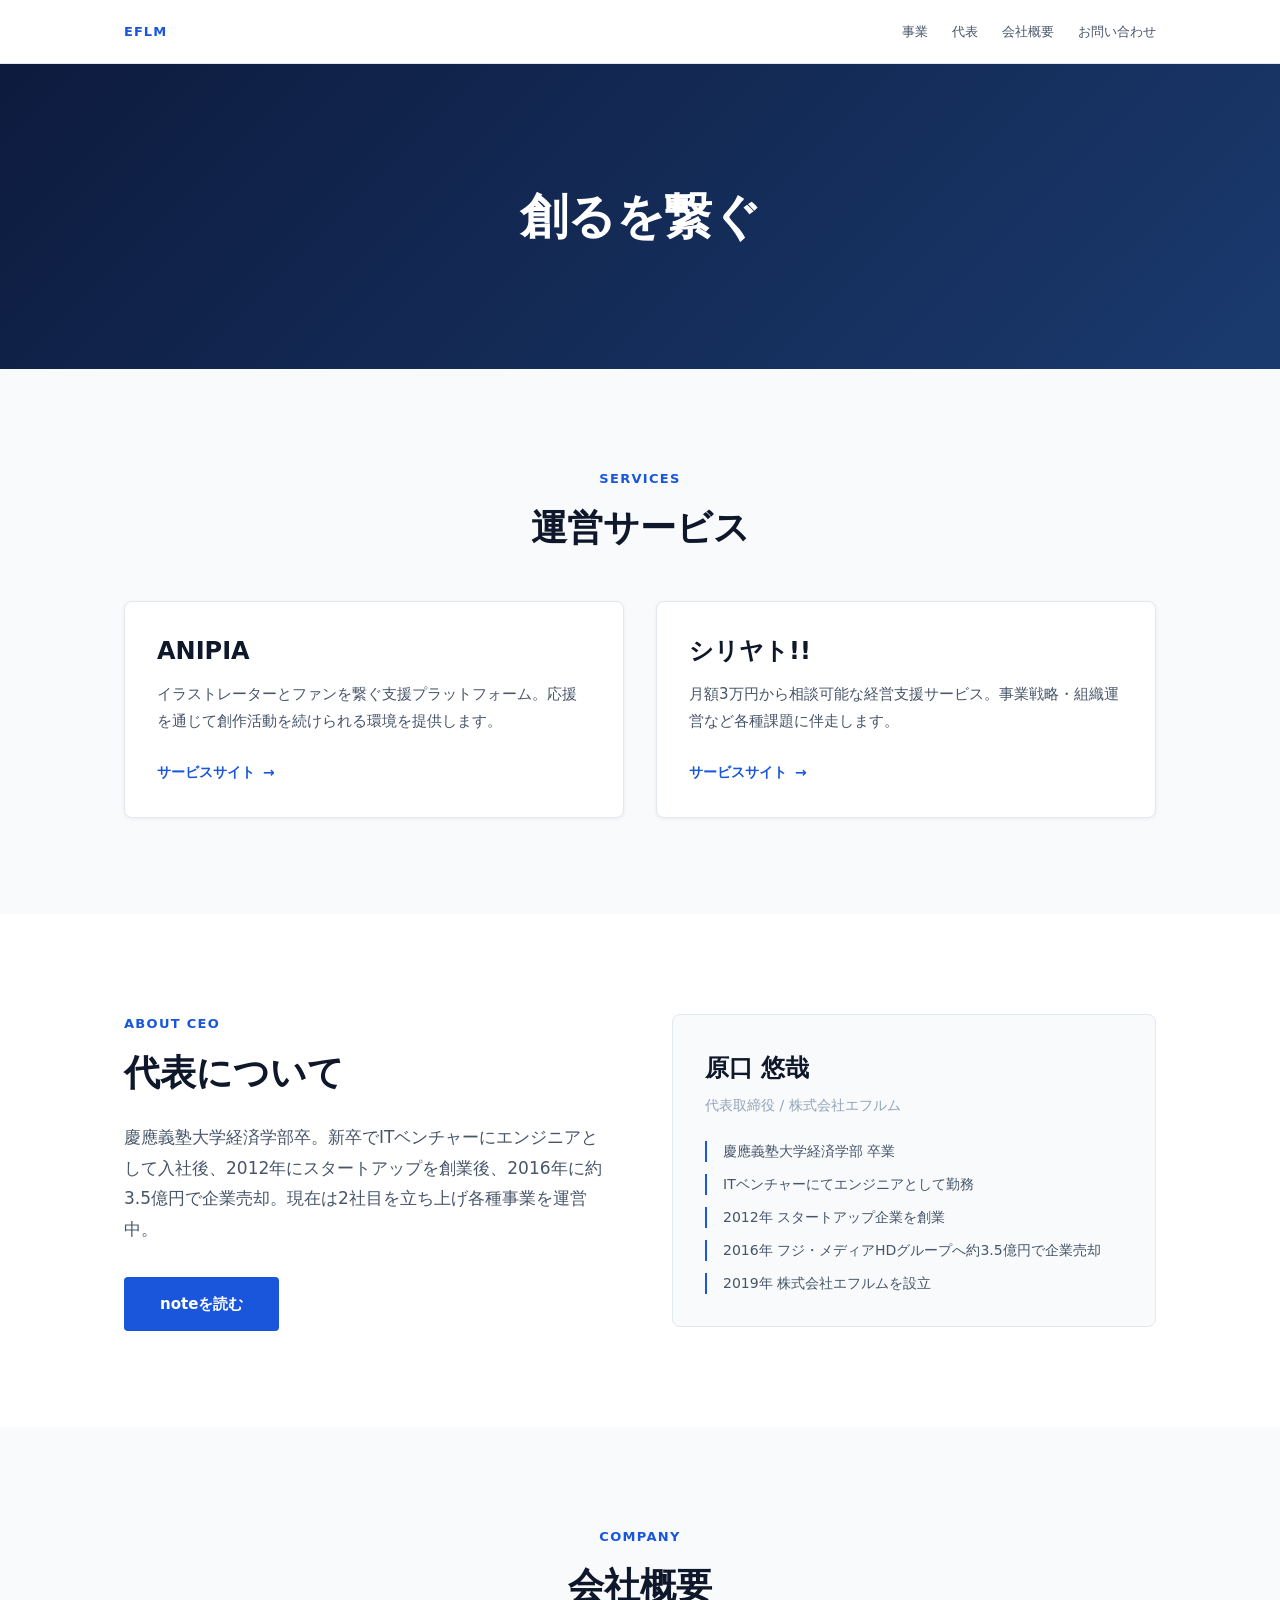
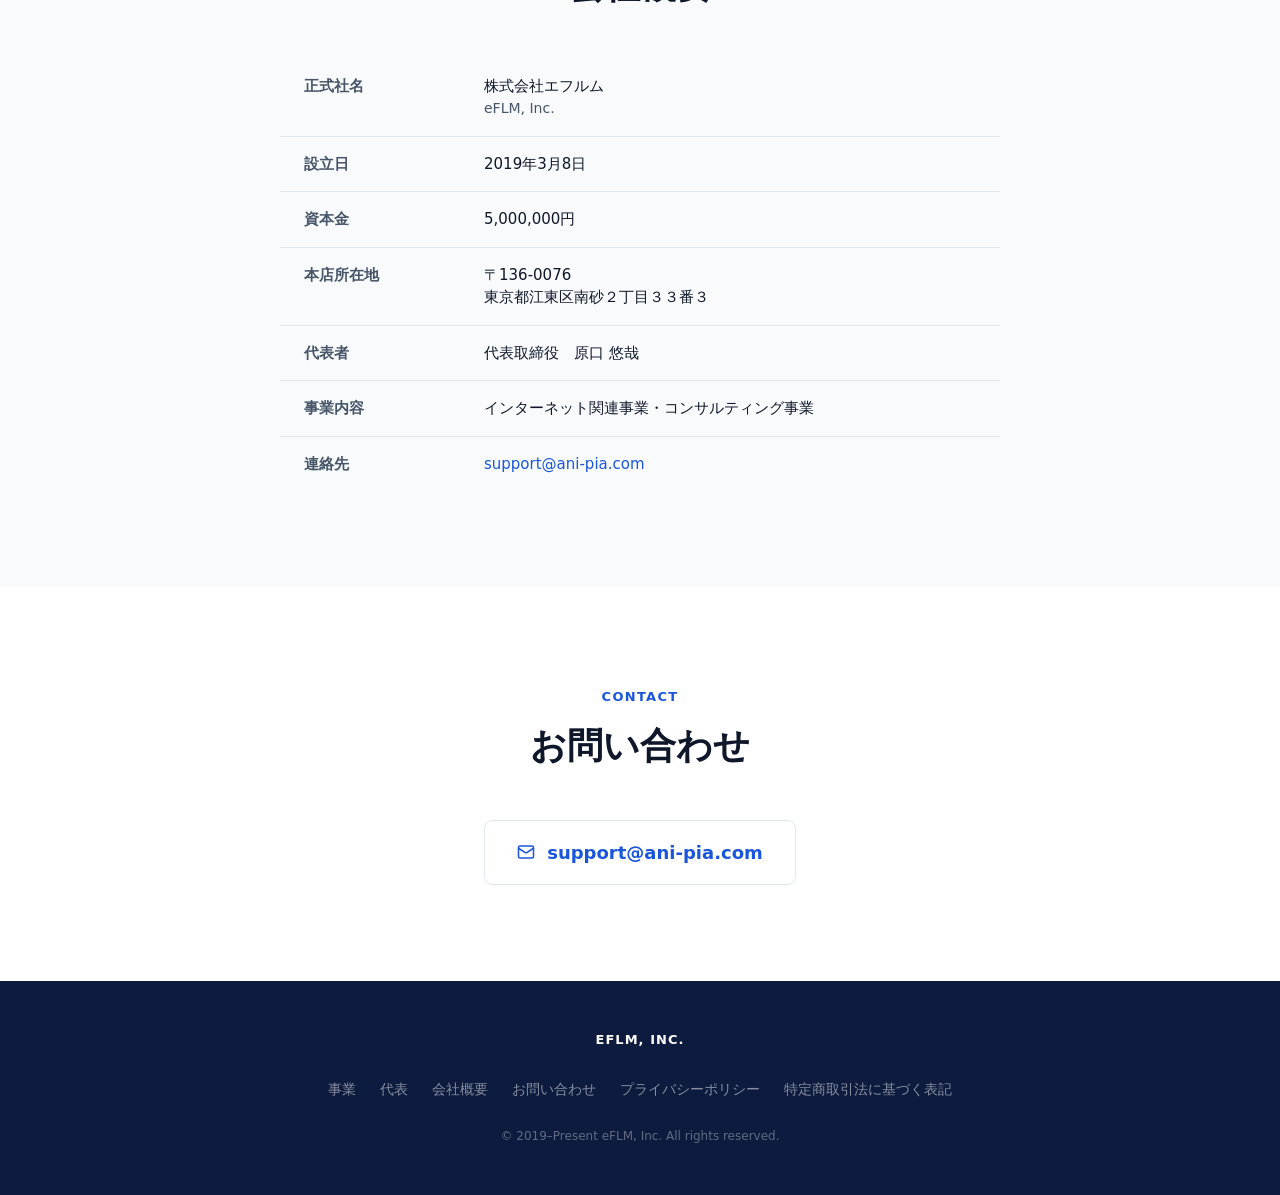
==== index.html @ a8a1af09 "コンテンツの簡略化と情報更新 - index.html: ヒーローセクション・サービス説明・代表プロフィールを簡潔に更新、フッターのコピーライトを修正 - privacy.html: 住所欄を削除  " ====
<!DOCTYPE html>
<html lang="ja">
<head>
  <meta charset="UTF-8">
  <meta name="viewport" content="width=device-width, initial-scale=1.0">
  <title>株式会社エフルム | eFLM, Inc.</title>
  <meta name="description" content="株式会社エフルムは、インターネット関連事業・コンサルティング事業を展開するITカンパニーです。クリエイター支援プラットフォーム「ANIPIA」と、連続起業家への事業相談サービス「シリヤト!!」を運営しています。">
  <meta property="og:title" content="株式会社エフルム | eFLM, Inc.">
  <meta property="og:description" content="インターネット関連事業・コンサルティング事業を展開するITカンパニー。">
  <meta property="og:type" content="website">
  <link rel="icon" href="assets/img/favicon.svg" type="image/svg+xml">
  <link rel="stylesheet" href="assets/css/site.css">
</head>
<body>

  <!-- ─── Header ─────────────────────────────────────────── -->
  <header class="site-header">
    <div class="container">
      <a href="/" class="site-logo">
        <span class="site-logo__en">EFLM</span>
      </a>
      <nav aria-label="メインナビゲーション">
        <ul class="site-nav">
          <li><a href="#services">事業</a></li>
          <li><a href="#about">代表</a></li>
          <li><a href="#company">会社概要</a></li>
          <li><a href="#contact">お問い合わせ</a></li>
        </ul>
      </nav>
    </div>
  </header>

  <main>

    <!-- ─── Hero ─────────────────────────────────────────── -->
    <section class="section-hero" aria-labelledby="hero-title">
      <div class="container">
        <h1 class="hero-title" id="hero-title">創るを繋ぐ</h1>
      </div>
    </section>

    <!-- ─── Services ─────────────────────────────────────── -->
    <section id="services" aria-labelledby="services-title">
      <div class="container">
        <div class="section-header">
          <span class="section-label">Services</span>
          <h2 class="section-title" id="services-title">運営サービス</h2>
        </div>
        <div class="services-grid">

          <article class="service-card">
            <h3 class="service-card__title">ANIPIA</h3>
            <p class="service-card__desc">イラストレーターとファンを繋ぐ支援プラットフォーム。応援を通じて創作活動を続けられる環境を提供します。</p>
            <a href="https://ani-pia.com" target="_blank" rel="noopener noreferrer" class="service-card__link">サービスサイト</a>
          </article>

          <article class="service-card">
            <h3 class="service-card__title">シリヤト!!</h3>
            <p class="service-card__desc">月額3万円から相談可能な経営支援サービス。事業戦略・組織運営など各種課題に伴走します。</p>
            <a href="https://hire-serial.com" target="_blank" rel="noopener noreferrer" class="service-card__link">サービスサイト</a>
          </article>

        </div>
      </div>
    </section>

    <!-- ─── About / CEO ───────────────────────────────────── -->
    <section id="about" aria-labelledby="about-title">
      <div class="container">
        <div class="about-inner">
          <div class="about-content">
            <span class="section-label">About CEO</span>
            <h2 class="section-title" id="about-title">代表について</h2>
            <p class="about-text">慶應義塾大学経済学部卒。新卒でITベンチャーにエンジニアとして入社後、2012年にスタートアップを創業後、2016年に約3.5億円で企業売却。現在は2社目を立ち上げ各種事業を運営中。</p>
            <div class="about-links">
              <a href="https://note.com/yuya_haraguchi" target="_blank" rel="noopener noreferrer" class="btn btn-primary">noteを読む</a>
            </div>
          </div>
          <div class="about-profile">
            <p class="profile-name">原口 悠哉</p>
            <p class="profile-title">代表取締役 / 株式会社エフルム</p>
            <ul class="profile-career">
              <li>慶應義塾大学経済学部 卒業</li>
              <li>ITベンチャーにてエンジニアとして勤務</li>
              <li>2012年 スタートアップ企業を創業</li>
              <li>2016年 フジ・メディアHDグループへ約3.5億円で企業売却</li>
              <li>2019年 株式会社エフルムを設立</li>
            </ul>
          </div>
        </div>
      </div>
    </section>

    <!-- ─── Company ───────────────────────────────────────── -->
    <section id="company" aria-labelledby="company-title">
      <div class="container">
        <div class="section-header">
          <span class="section-label">Company</span>
          <h2 class="section-title" id="company-title">会社概要</h2>
        </div>
        <div class="reading">
          <table class="company-table">
            <tbody>
              <tr>
                <th scope="row">正式社名</th>
                <td>株式会社エフルム<br><span style="font-size:0.875rem;color:#475569;">eFLM, Inc.</span></td>
              </tr>
              <tr>
                <th scope="row">設立日</th>
                <td>2019年3月8日</td>
              </tr>
              <tr>
                <th scope="row">資本金</th>
                <td>5,000,000円</td>
              </tr>
              <tr>
                <th scope="row">本店所在地</th>
                <td>〒136-0076<br>東京都江東区南砂２丁目３３番３</td>
              </tr>
              <tr>
                <th scope="row">代表者</th>
                <td>代表取締役　原口 悠哉</td>
              </tr>
              <tr>
                <th scope="row">事業内容</th>
                <td>インターネット関連事業・コンサルティング事業</td>
              </tr>
              <tr>
                <th scope="row">連絡先</th>
                <td><a href="mailto:support@ani-pia.com">support@ani-pia.com</a></td>
              </tr>
            </tbody>
          </table>
        </div>
      </div>
    </section>

    <!-- ─── Contact ───────────────────────────────────────── -->
    <section id="contact" aria-labelledby="contact-title">
      <div class="container">
        <div class="contact-inner">
          <div class="section-header" style="margin-bottom:0;">
            <span class="section-label">Contact</span>
            <h2 class="section-title" id="contact-title">お問い合わせ</h2>
          </div>
          <a href="mailto:support@ani-pia.com" class="contact-mail">
            <svg width="18" height="18" viewBox="0 0 24 24" fill="none" stroke="currentColor" stroke-width="2" stroke-linecap="round" stroke-linejoin="round" aria-hidden="true">
              <rect x="2" y="4" width="20" height="16" rx="2"/>
              <path d="m22 7-8.97 5.7a1.94 1.94 0 0 1-2.06 0L2 7"/>
            </svg>
            support@ani-pia.com
          </a>
        </div>
      </div>
    </section>

  </main>

  <!-- ─── Footer ─────────────────────────────────────────── -->
  <footer class="site-footer">
    <div class="container">
      <p class="footer-logo">eFLM, Inc.</p>
      <nav aria-label="フッターナビゲーション">
        <ul class="footer-nav">
          <li><a href="#services">事業</a></li>
          <li><a href="#about">代表</a></li>
          <li><a href="#company">会社概要</a></li>
          <li><a href="#contact">お問い合わせ</a></li>
          <li><a href="privacy.html">プライバシーポリシー</a></li>
          <li><a href="tokushoho.html">特定商取引法に基づく表記</a></li>
        </ul>
      </nav>
      <p class="footer-copy">&copy; 2019–Present eFLM, Inc. All rights reserved.</p>
    </div>
  </footer>

</body>
</html>
---- assets/css/site.css ----
/* Site styles — 株式会社エフルム */
/* jp-ui-contracts recipes */
@import "./recipes/ja-text.css";
@import "./recipes/headings.css";
@import "./recipes/mixed-script.css";
@import "./recipes/forms.css";
/* Design tokens */
@import "./tokens.css";

/* ─── Reset & Base ─────────────────────────────────────────── */
*, *::before, *::after {
  box-sizing: border-box;
  margin: 0;
  padding: 0;
}

html {
  font-size: 16px;
  scroll-behavior: smooth;
}

html:lang(ja) {
  line-break: strict;
  word-break: normal;
  overflow-wrap: anywhere;
}

body {
  font-family: var(--font-sans);
  font-size: var(--text-body-m);
  line-height: var(--lh-normal);
  color: var(--color-text);
  background: var(--color-bg);
  -webkit-font-smoothing: antialiased;
}

a {
  color: var(--color-primary);
  text-decoration: none;
  transition: color var(--transition);
}

a:hover {
  color: var(--color-primary-hover);
}

img {
  max-width: 100%;
  display: block;
}

/* ─── Layout Utilities ──────────────────────────────────────── */
.container {
  max-width: var(--container-max);
  margin-inline: auto;
  padding-inline: var(--sp-6);
}

.reading {
  max-width: var(--reading-max);
  margin-inline: auto;
}

section {
  padding-block: var(--sp-24);
}

section:nth-child(even) {
  background: var(--color-surface);
}

/* ─── Header ────────────────────────────────────────────────── */
.site-header {
  position: sticky;
  top: 0;
  z-index: 100;
  height: var(--header-height);
  background: rgba(255, 255, 255, 0.95);
  backdrop-filter: blur(8px);
  border-bottom: var(--border);
}

.site-header .container {
  height: 100%;
  display: flex;
  align-items: center;
  justify-content: space-between;
  gap: var(--sp-8);
}

.site-logo {
  display: flex;
  flex-direction: column;
  line-height: 1.2;
  text-decoration: none;
}

.site-logo__en {
  font-size: var(--text-label);
  font-weight: 700;
  letter-spacing: 0.08em;
  color: var(--color-primary);
  text-transform: uppercase;
}

.site-logo__ja {
  font-size: 0.6875rem;
  font-weight: 400;
  color: var(--color-text-sub);
  letter-spacing: 0.04em;
}

.site-nav {
  display: flex;
  align-items: center;
  gap: var(--sp-6);
  list-style: none;
}

.site-nav a {
  font-size: var(--text-label);
  font-weight: 500;
  color: var(--color-text-sub);
  transition: color var(--transition);
}

.site-nav a:hover {
  color: var(--color-primary);
}

/* ─── Hero ──────────────────────────────────────────────────── */
.section-hero {
  background: linear-gradient(135deg, var(--color-hero-from) 0%, var(--color-hero-to) 100%);
  color: #fff;
  padding-block: 120px;
  text-align: center;
}

.section-hero .container {
  display: flex;
  flex-direction: column;
  align-items: center;
  gap: var(--sp-8);
}

.hero-eyebrow {
  font-size: var(--text-label);
  font-weight: 500;
  letter-spacing: 0.1em;
  text-transform: uppercase;
  color: rgba(255, 255, 255, 0.6);
}

.hero-title {
  font-size: var(--text-display);
  font-weight: 700;
  line-height: var(--lh-tight);
  letter-spacing: -0.01em;
  color: #fff;
  max-width: 800px;
}

h1, h2, h3, h4 {
  font-family: var(--font-sans);
}

h2:lang(ja), h3:lang(ja) {
  word-break: auto-phrase;
}

.hero-sub {
  font-size: var(--text-body-l);
  line-height: var(--lh-loose);
  color: rgba(255, 255, 255, 0.75);
  max-width: 560px;
}

.btn {
  display: inline-block;
  padding: 14px 36px;
  border-radius: var(--radius-sm);
  font-size: var(--text-body-m);
  font-weight: 600;
  transition: background var(--transition), transform var(--transition);
  cursor: pointer;
  border: none;
}

.btn-primary {
  background: var(--color-primary);
  color: #fff;
}

.btn-primary:hover {
  background: var(--color-primary-hover);
  color: #fff;
  transform: translateY(-1px);
}

.btn-outline {
  background: transparent;
  color: #fff;
  border: 1.5px solid rgba(255, 255, 255, 0.5);
}

.btn-outline:hover {
  border-color: #fff;
  color: #fff;
}

/* ─── Section Headings ──────────────────────────────────────── */
.section-header {
  text-align: center;
  margin-bottom: var(--sp-12);
}

.section-label {
  display: inline-block;
  font-size: var(--text-label);
  font-weight: 600;
  letter-spacing: 0.1em;
  text-transform: uppercase;
  color: var(--color-primary);
  margin-bottom: var(--sp-3);
}

.section-title {
  font-size: var(--text-h1);
  font-weight: 700;
  line-height: var(--lh-tight);
  color: var(--color-text);
  margin-bottom: var(--sp-4);
}

.section-desc {
  font-size: var(--text-body-l);
  color: var(--color-text-sub);
  line-height: var(--lh-loose);
  max-width: 560px;
  margin-inline: auto;
}

/* ─── Services ──────────────────────────────────────────────── */
.services-grid {
  display: grid;
  grid-template-columns: repeat(2, 1fr);
  gap: var(--sp-8);
}

.service-card {
  background: var(--color-bg);
  border: var(--border);
  border-radius: var(--radius-md);
  padding: var(--sp-8);
  box-shadow: var(--shadow-card);
  transition: box-shadow var(--transition), transform var(--transition);
}

.service-card:hover {
  box-shadow: var(--shadow-md);
  transform: translateY(-2px);
}

.service-card__tag {
  display: inline-block;
  font-size: var(--text-caption);
  font-weight: 600;
  letter-spacing: 0.06em;
  text-transform: uppercase;
  color: var(--color-primary);
  background: var(--color-primary-light);
  padding: var(--sp-1) var(--sp-2);
  border-radius: var(--radius-sm);
  margin-bottom: var(--sp-4);
}

.service-card__title {
  font-size: var(--text-h2);
  font-weight: 700;
  color: var(--color-text);
  margin-bottom: var(--sp-3);
  line-height: var(--lh-snug);
}

.service-card__desc {
  font-size: var(--text-body-m);
  color: var(--color-text-sub);
  line-height: var(--lh-loose);
  margin-bottom: var(--sp-6);
}

.service-card__link {
  display: inline-flex;
  align-items: center;
  gap: var(--sp-2);
  font-size: var(--text-body-s);
  font-weight: 600;
  color: var(--color-primary);
}

.service-card__link::after {
  content: "→";
  transition: transform var(--transition);
}

.service-card__link:hover::after {
  transform: translateX(3px);
}

/* ─── About / CEO ───────────────────────────────────────────── */
.about-inner {
  display: grid;
  grid-template-columns: 1fr 1fr;
  gap: var(--sp-16);
  align-items: center;
}

.about-content {}

.about-content .section-label {
  text-align: left;
}

.about-content .section-title {
  text-align: left;
  font-size: var(--text-h1);
}

.about-text {
  font-size: var(--text-body-l);
  color: var(--color-text-sub);
  line-height: var(--lh-loose);
  margin-top: var(--sp-6);
}

.about-links {
  display: flex;
  flex-wrap: wrap;
  gap: var(--sp-4);
  margin-top: var(--sp-8);
}

.about-profile {
  background: var(--color-surface);
  border: var(--border);
  border-radius: var(--radius-md);
  padding: var(--sp-8);
}

.profile-name {
  font-size: var(--text-h2);
  font-weight: 700;
  color: var(--color-text);
  margin-bottom: var(--sp-1);
}

.profile-title {
  font-size: var(--text-body-s);
  color: var(--color-text-muted);
  margin-bottom: var(--sp-6);
}

.profile-career {
  list-style: none;
  display: flex;
  flex-direction: column;
  gap: var(--sp-3);
}

.profile-career li {
  font-size: var(--text-body-s);
  color: var(--color-text-sub);
  line-height: var(--lh-snug);
  padding-left: var(--sp-4);
  border-left: 2px solid var(--color-primary);
}

/* ─── Company ───────────────────────────────────────────────── */
.company-table {
  width: 100%;
  border-collapse: collapse;
  font-size: var(--text-body-m);
}

.company-table th,
.company-table td {
  padding: var(--sp-4) var(--sp-6);
  border-bottom: var(--border);
  text-align: left;
  line-height: var(--lh-snug);
  vertical-align: top;
}

.company-table th {
  width: 180px;
  font-weight: 600;
  color: var(--color-text-sub);
  white-space: nowrap;
}

.company-table td {
  color: var(--color-text);
}

.company-table tr:last-child th,
.company-table tr:last-child td {
  border-bottom: none;
}

/* ─── Contact ───────────────────────────────────────────────── */
.contact-inner {
  text-align: center;
  display: flex;
  flex-direction: column;
  align-items: center;
  gap: var(--sp-8);
}

.contact-mail {
  display: inline-flex;
  align-items: center;
  gap: var(--sp-3);
  font-size: var(--text-h3);
  font-weight: 600;
  color: var(--color-primary);
  border: var(--border);
  border-radius: var(--radius-md);
  padding: var(--sp-4) var(--sp-8);
  transition: background var(--transition), box-shadow var(--transition);
}

.contact-mail:hover {
  background: var(--color-primary-light);
  box-shadow: var(--shadow-card);
}

/* ─── Footer ────────────────────────────────────────────────── */
.site-footer {
  background: var(--color-hero-from);
  color: rgba(255, 255, 255, 0.6);
  padding-block: var(--sp-12);
}

.site-footer .container {
  display: flex;
  flex-direction: column;
  align-items: center;
  gap: var(--sp-6);
  text-align: center;
}

.footer-logo {
  font-size: var(--text-label);
  font-weight: 700;
  letter-spacing: 0.08em;
  color: #fff;
  text-transform: uppercase;
}

.footer-nav {
  display: flex;
  gap: var(--sp-6);
  list-style: none;
  flex-wrap: wrap;
  justify-content: center;
}

.footer-nav a {
  font-size: var(--text-body-s);
  color: rgba(255, 255, 255, 0.5);
  transition: color var(--transition);
}

.footer-nav a:hover {
  color: #fff;
}

.footer-copy {
  font-size: var(--text-caption);
  color: rgba(255, 255, 255, 0.35);
}

/* ─── Subpage layout (privacy, tokushoho) ───────────────────── */
.page-header {
  background: var(--color-surface);
  border-bottom: var(--border);
  padding-block: var(--sp-12);
}

.page-header__back {
  display: inline-flex;
  align-items: center;
  gap: var(--sp-2);
  font-size: var(--text-body-s);
  color: var(--color-text-sub);
  margin-bottom: var(--sp-4);
}

.page-header__back::before {
  content: "←";
}

.page-header__title {
  font-size: var(--text-h1);
  font-weight: 700;
  color: var(--color-text);
}

.page-header__date {
  font-size: var(--text-body-s);
  color: var(--color-text-muted);
  margin-top: var(--sp-2);
}

.prose {
  max-width: var(--reading-max);
  margin-inline: auto;
  padding-block: var(--sp-16);
}

.prose h2 {
  font-size: var(--text-h2);
  font-weight: 700;
  color: var(--color-text);
  margin-top: var(--sp-12);
  margin-bottom: var(--sp-4);
  padding-bottom: var(--sp-3);
  border-bottom: var(--border);
}

.prose h3 {
  font-size: var(--text-h3);
  font-weight: 600;
  color: var(--color-text);
  margin-top: var(--sp-8);
  margin-bottom: var(--sp-3);
}

.prose p {
  font-size: var(--text-body-m);
  line-height: var(--lh-loose);
  color: var(--color-text-sub);
  margin-bottom: var(--sp-4);
}

.prose ul, .prose ol {
  margin-left: var(--sp-6);
  margin-bottom: var(--sp-4);
}

.prose li {
  font-size: var(--text-body-m);
  line-height: var(--lh-normal);
  color: var(--color-text-sub);
  margin-bottom: var(--sp-2);
}

.prose table {
  width: 100%;
  border-collapse: collapse;
  margin-bottom: var(--sp-6);
  font-size: var(--text-body-m);
}

.prose table th,
.prose table td {
  padding: var(--sp-3) var(--sp-4);
  border: var(--border);
  text-align: left;
  line-height: var(--lh-snug);
  vertical-align: top;
}

.prose table th {
  background: var(--color-surface);
  font-weight: 600;
  color: var(--color-text-sub);
  width: 200px;
}

/* ─── Responsive ────────────────────────────────────────────── */
@media (max-width: 768px) {
  :root {
    --text-display: 2rem;
    --text-h1: 1.625rem;
    --text-h2: 1.25rem;
  }

  .section-hero {
    padding-block: 80px;
  }

  .site-nav {
    display: none;
  }

  .services-grid {
    grid-template-columns: 1fr;
  }

  .about-inner {
    grid-template-columns: 1fr;
    gap: var(--sp-8);
  }

  .company-table th {
    width: 120px;
  }

  .company-table th,
  .company-table td {
    padding: var(--sp-3) var(--sp-4);
    font-size: var(--text-body-s);
  }

  .prose table th {
    width: 120px;
  }

  section {
    padding-block: var(--sp-16);
  }
}

/* ─── Accessibility ─────────────────────────────────────────── */
@media (prefers-reduced-motion: reduce) {
  *, *::before, *::after {
    animation-duration: 0.01ms !important;
    transition-duration: 0.01ms !important;
  }
}

:focus-visible {
  outline: 2px solid var(--color-primary);
  outline-offset: 3px;
  border-radius: 2px;
}
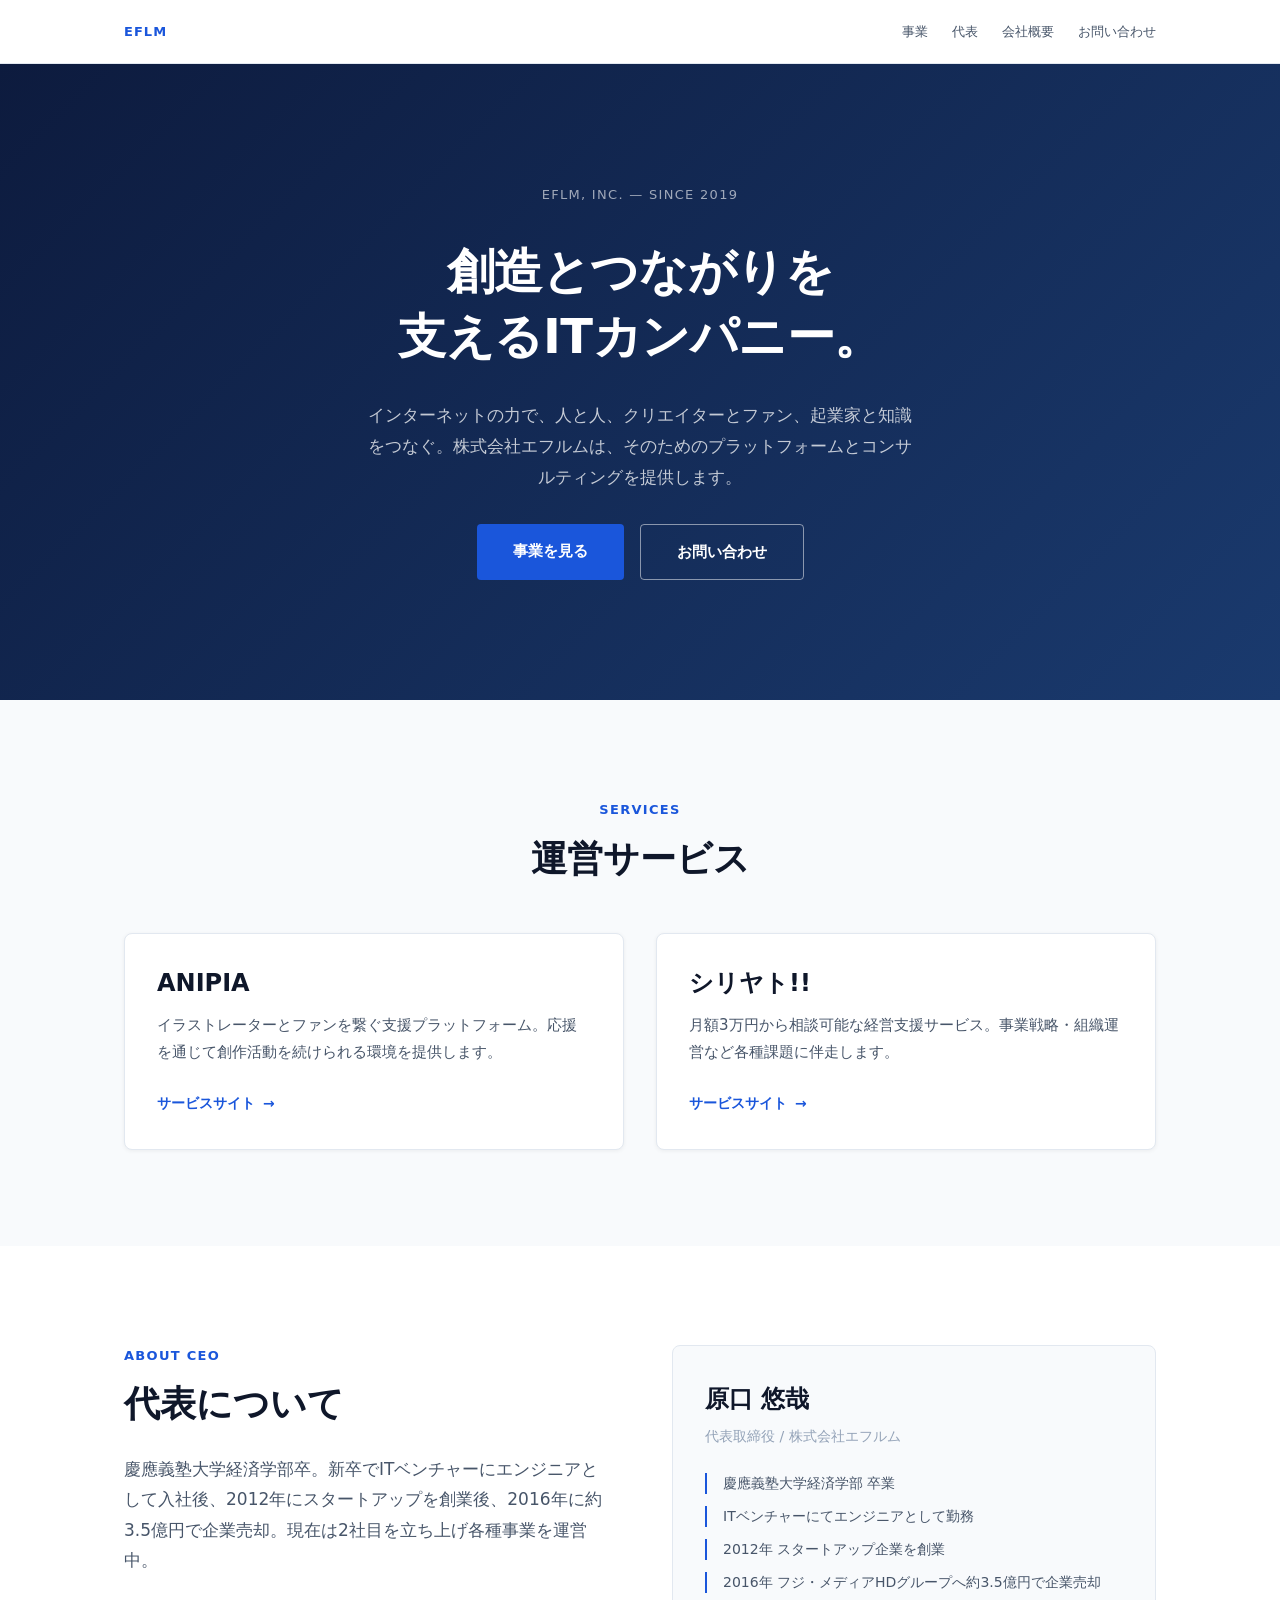
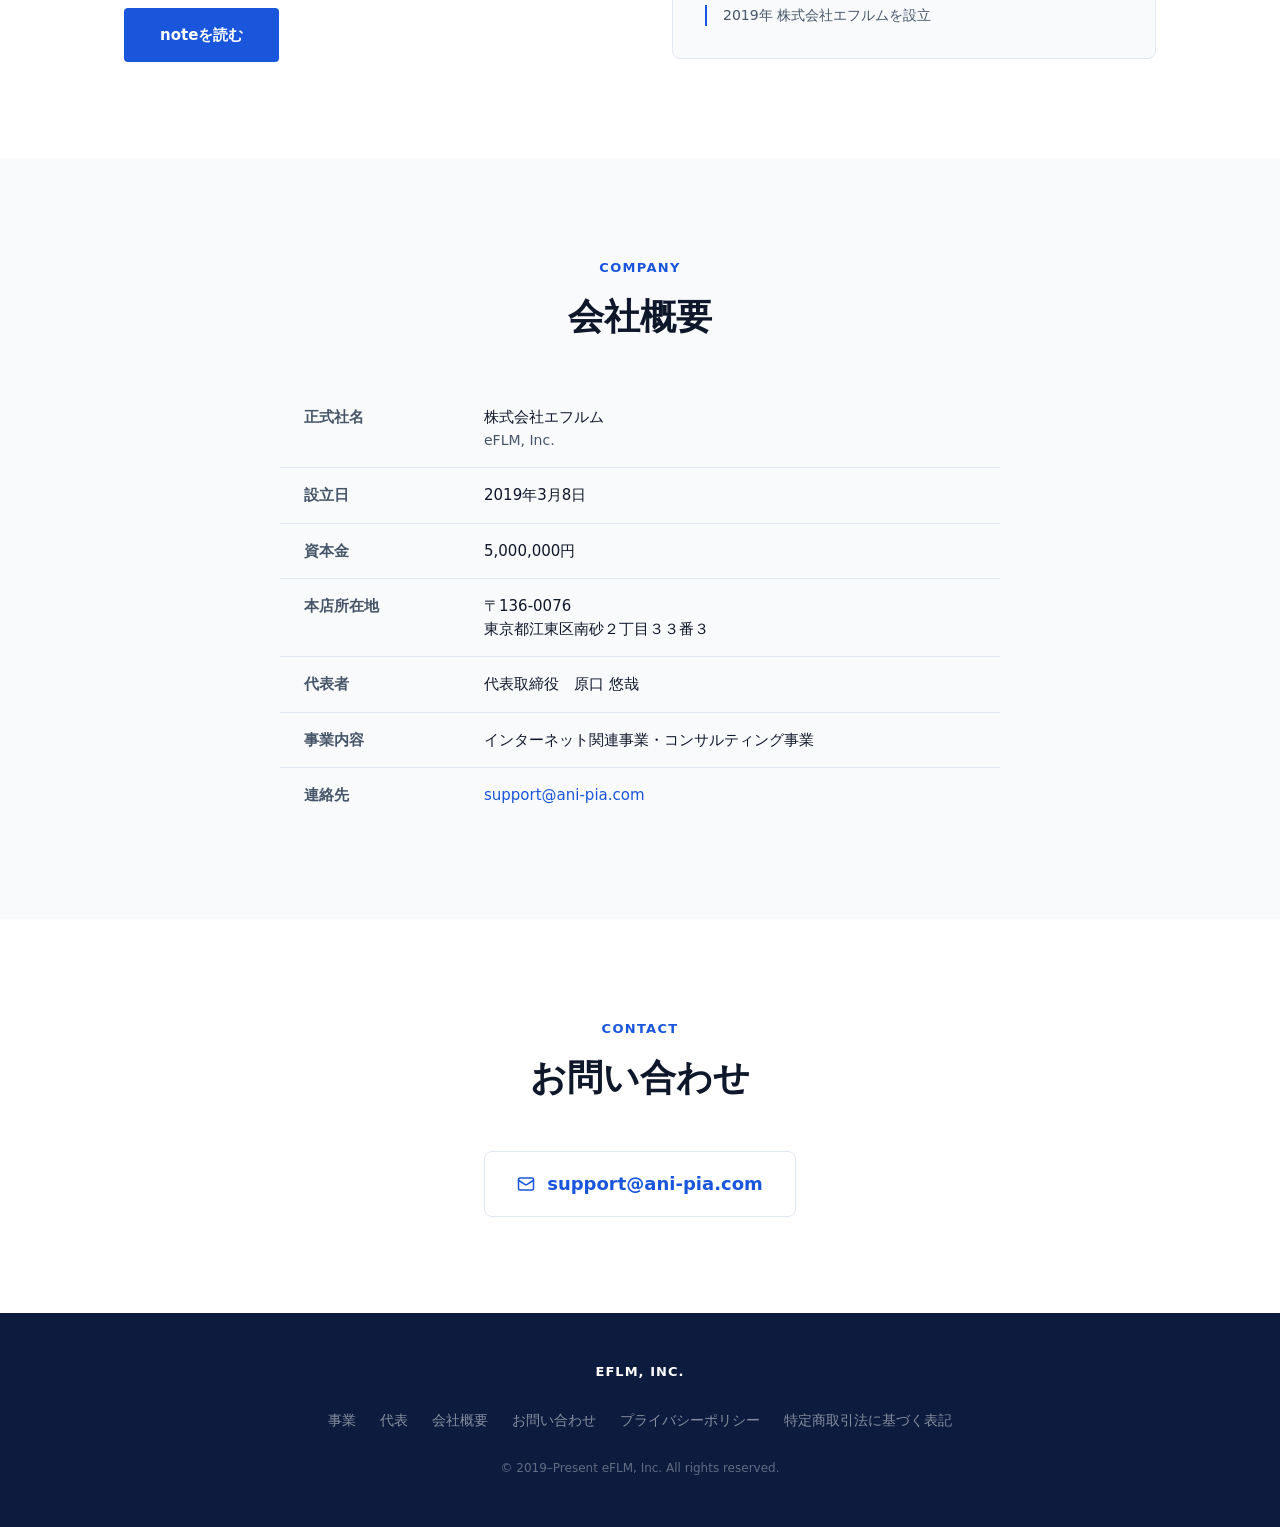
==== commit c73d215f: "ファーストビューのヒーローセクションを元に戻す Made-with: Cursor" ====
--- a/index.html
+++ b/index.html
@@ -17,7 +17,7 @@
   <header class="site-header">
     <div class="container">
       <a href="/" class="site-logo">
-        <span class="site-logo__en">EFLM</span>
+        <span class="site-logo__en">eFLM</span>
       </a>
       <nav aria-label="メインナビゲーション">
         <ul class="site-nav">
@@ -35,7 +35,13 @@
     <!-- ─── Hero ─────────────────────────────────────────── -->
     <section class="section-hero" aria-labelledby="hero-title">
       <div class="container">
-        <h1 class="hero-title" id="hero-title">創るを繋ぐ</h1>
+        <p class="hero-eyebrow">eFLM, Inc. — Since 2019</p>
+        <h1 class="hero-title" id="hero-title">創造とつながりを<br>支えるITカンパニー。</h1>
+        <p class="hero-sub">インターネットの力で、人と人、クリエイターとファン、起業家と知識をつなぐ。株式会社エフルムは、そのためのプラットフォームとコンサルティングを提供します。</p>
+        <div style="display:flex;gap:16px;flex-wrap:wrap;justify-content:center;">
+          <a href="#services" class="btn btn-primary">事業を見る</a>
+          <a href="#contact" class="btn btn-outline">お問い合わせ</a>
+        </div>
       </div>
     </section>
 
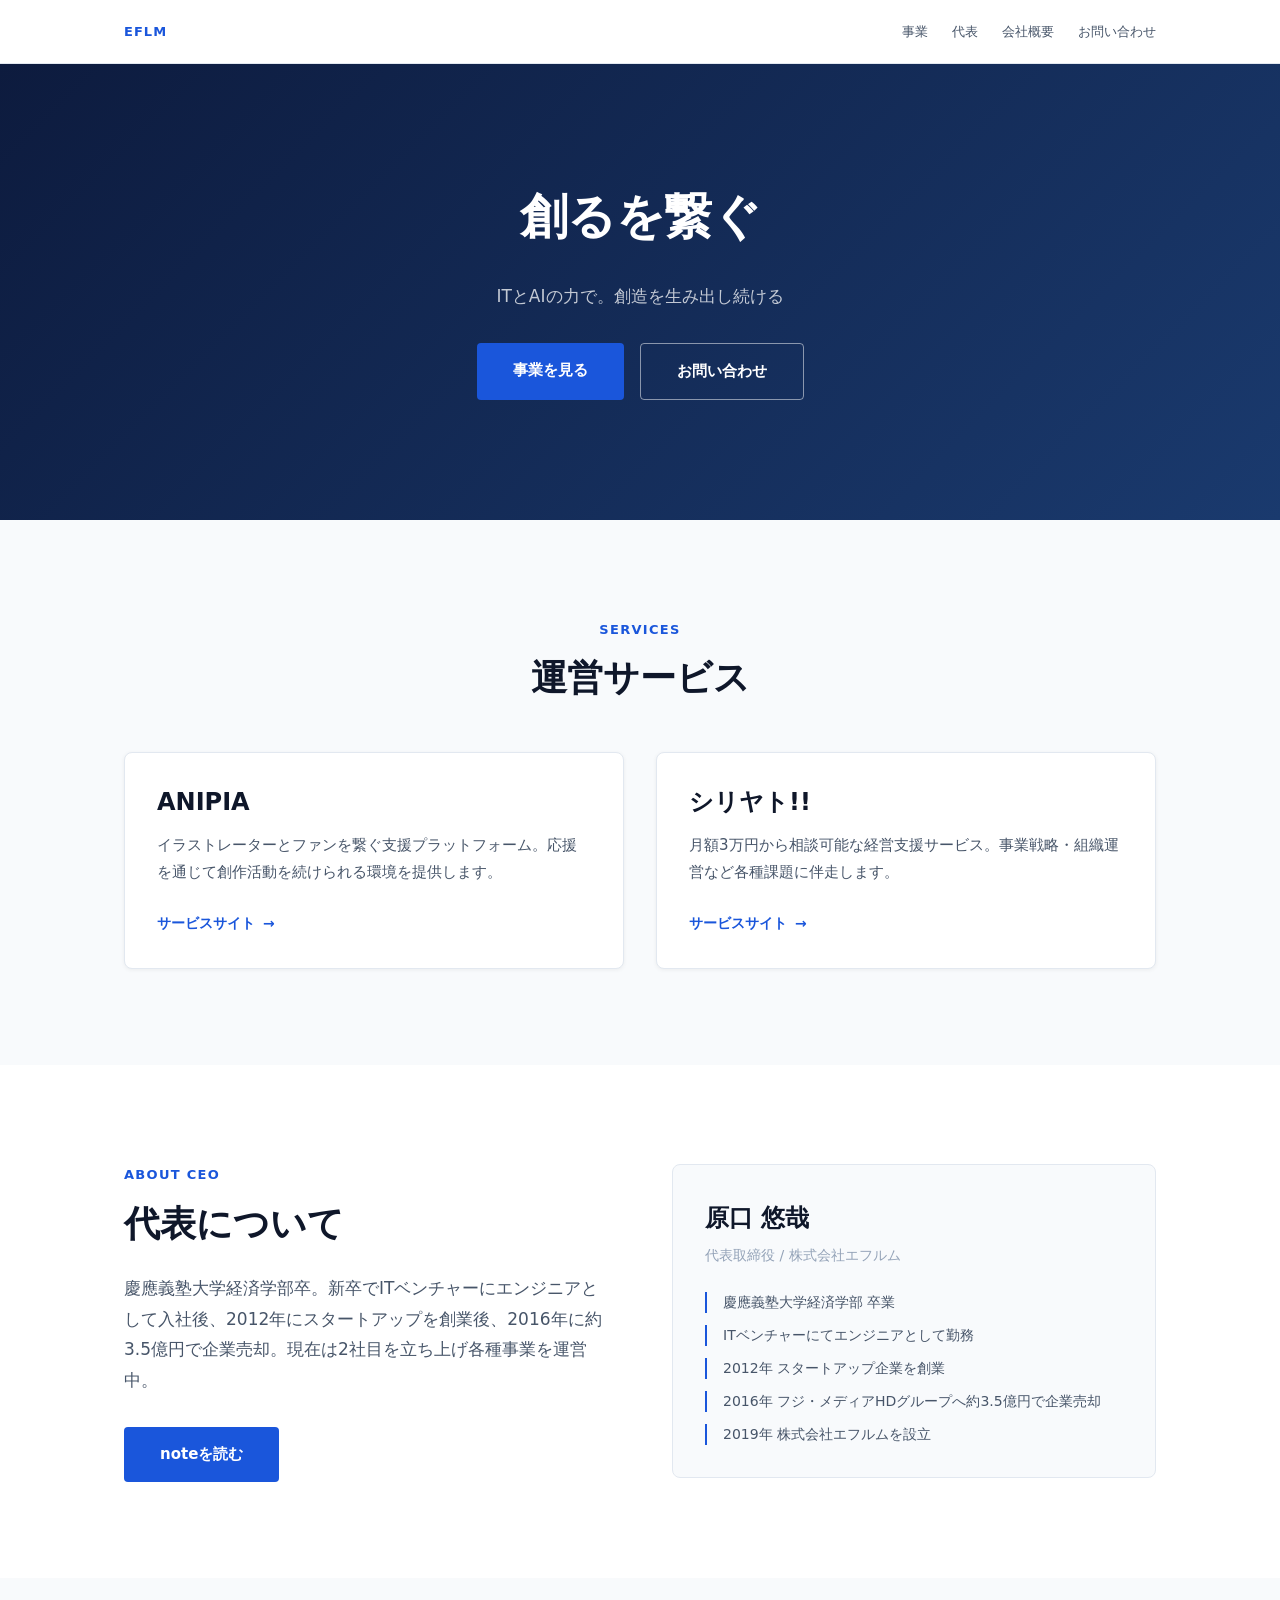
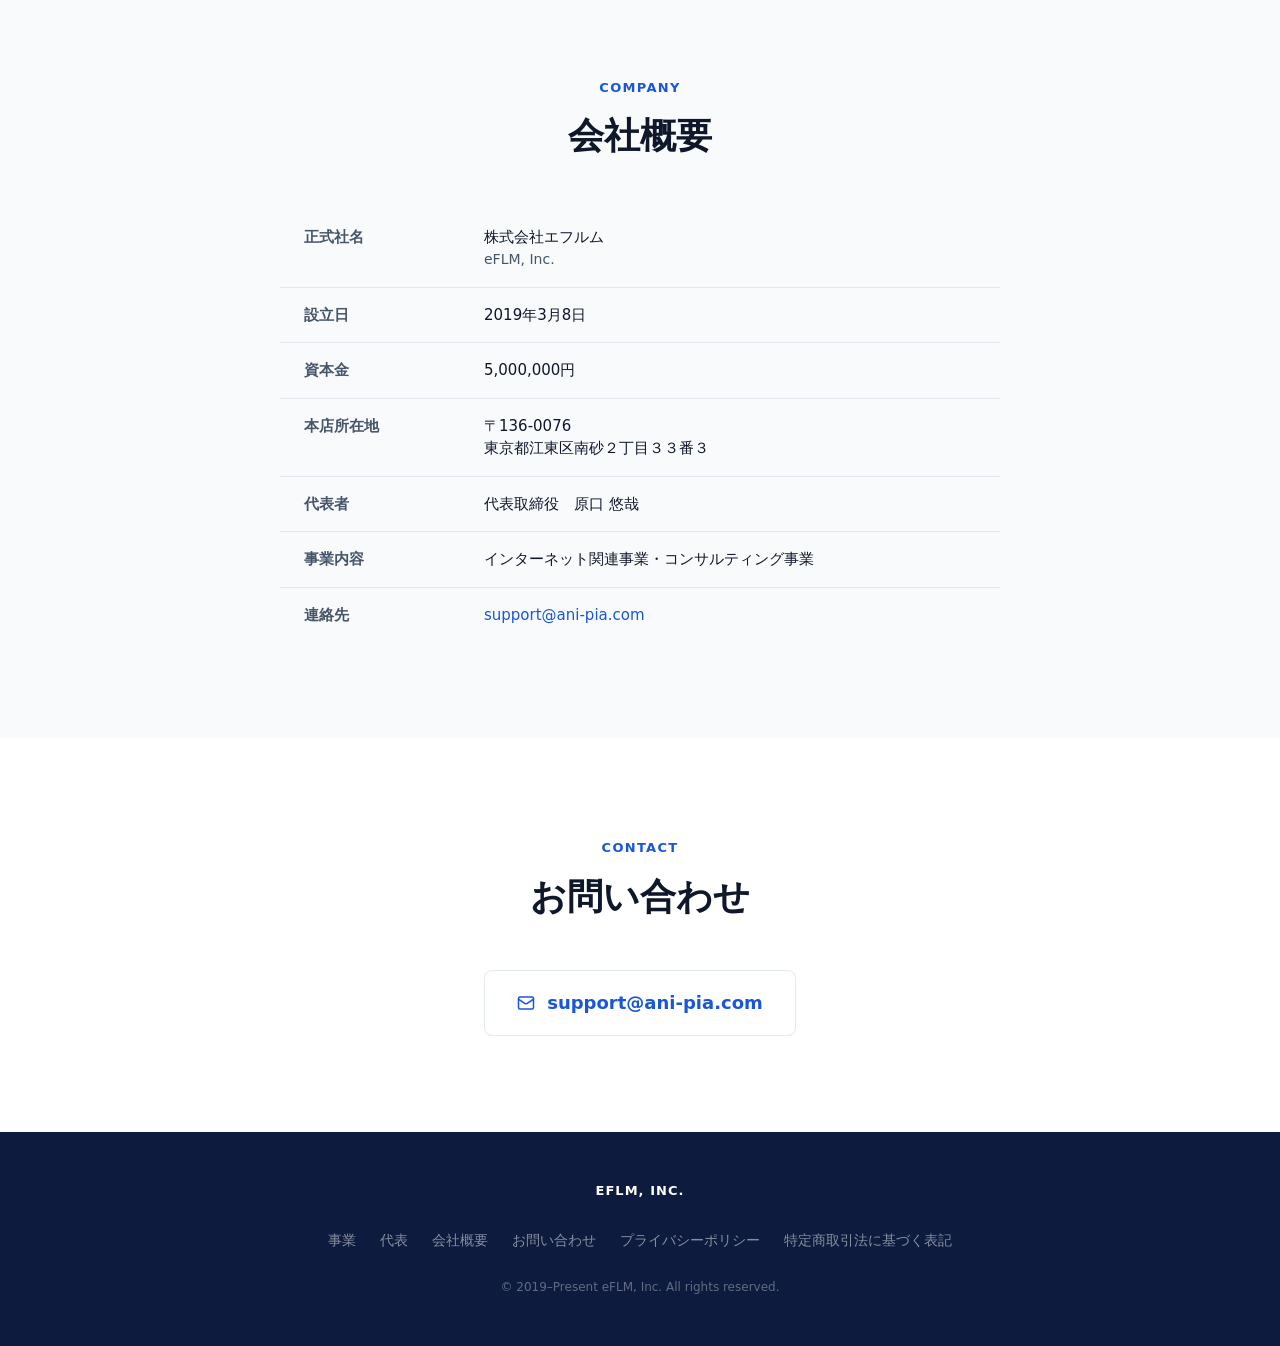
==== commit 6d89ec94: "ヒーローセクションのキャッチコピーを更新 Made-with: Cursor" ====
--- a/index.html
+++ b/index.html
@@ -35,9 +35,8 @@
     <!-- ─── Hero ─────────────────────────────────────────── -->
     <section class="section-hero" aria-labelledby="hero-title">
       <div class="container">
-        <p class="hero-eyebrow">eFLM, Inc. — Since 2019</p>
-        <h1 class="hero-title" id="hero-title">創造とつながりを<br>支えるITカンパニー。</h1>
-        <p class="hero-sub">インターネットの力で、人と人、クリエイターとファン、起業家と知識をつなぐ。株式会社エフルムは、そのためのプラットフォームとコンサルティングを提供します。</p>
+        <h1 class="hero-title" id="hero-title">創るを繋ぐ</h1>
+        <p class="hero-sub">ITとAIの力で。創造を生み出し続ける</p>
         <div style="display:flex;gap:16px;flex-wrap:wrap;justify-content:center;">
           <a href="#services" class="btn btn-primary">事業を見る</a>
           <a href="#contact" class="btn btn-outline">お問い合わせ</a>
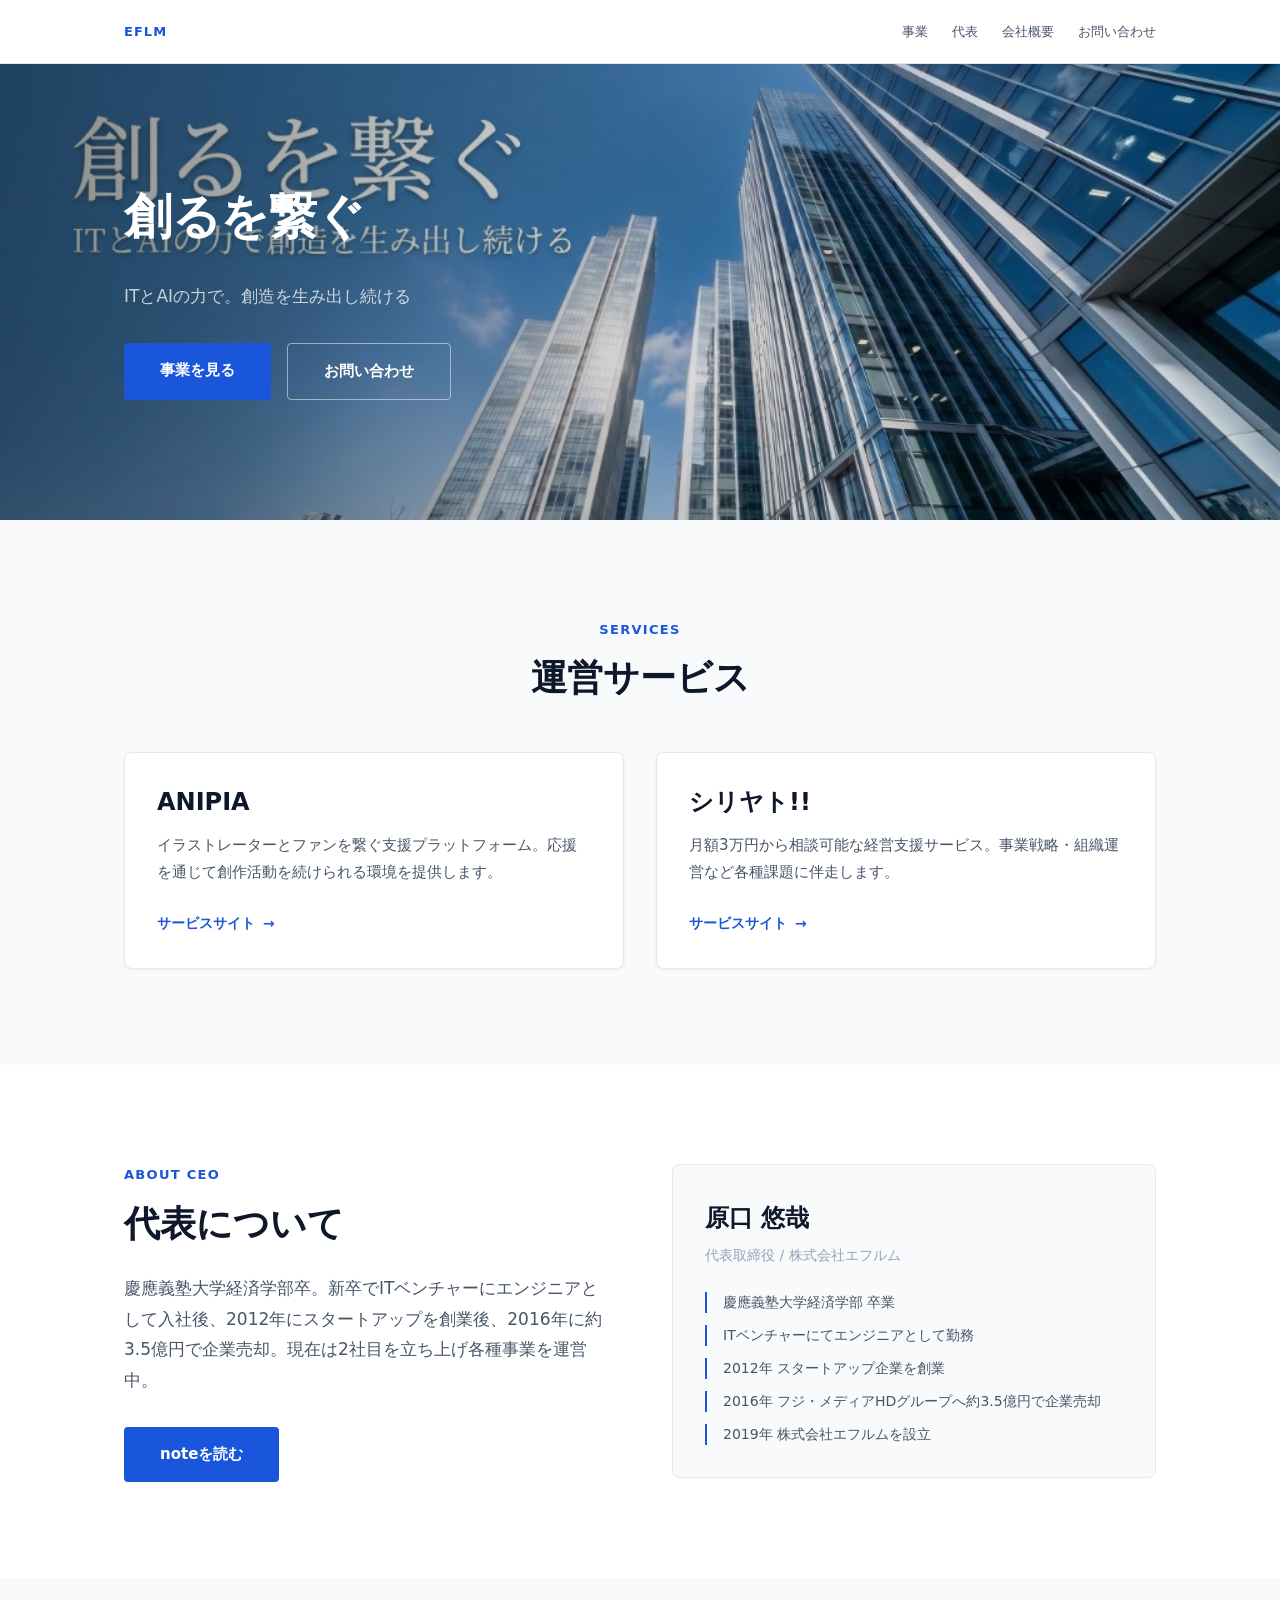
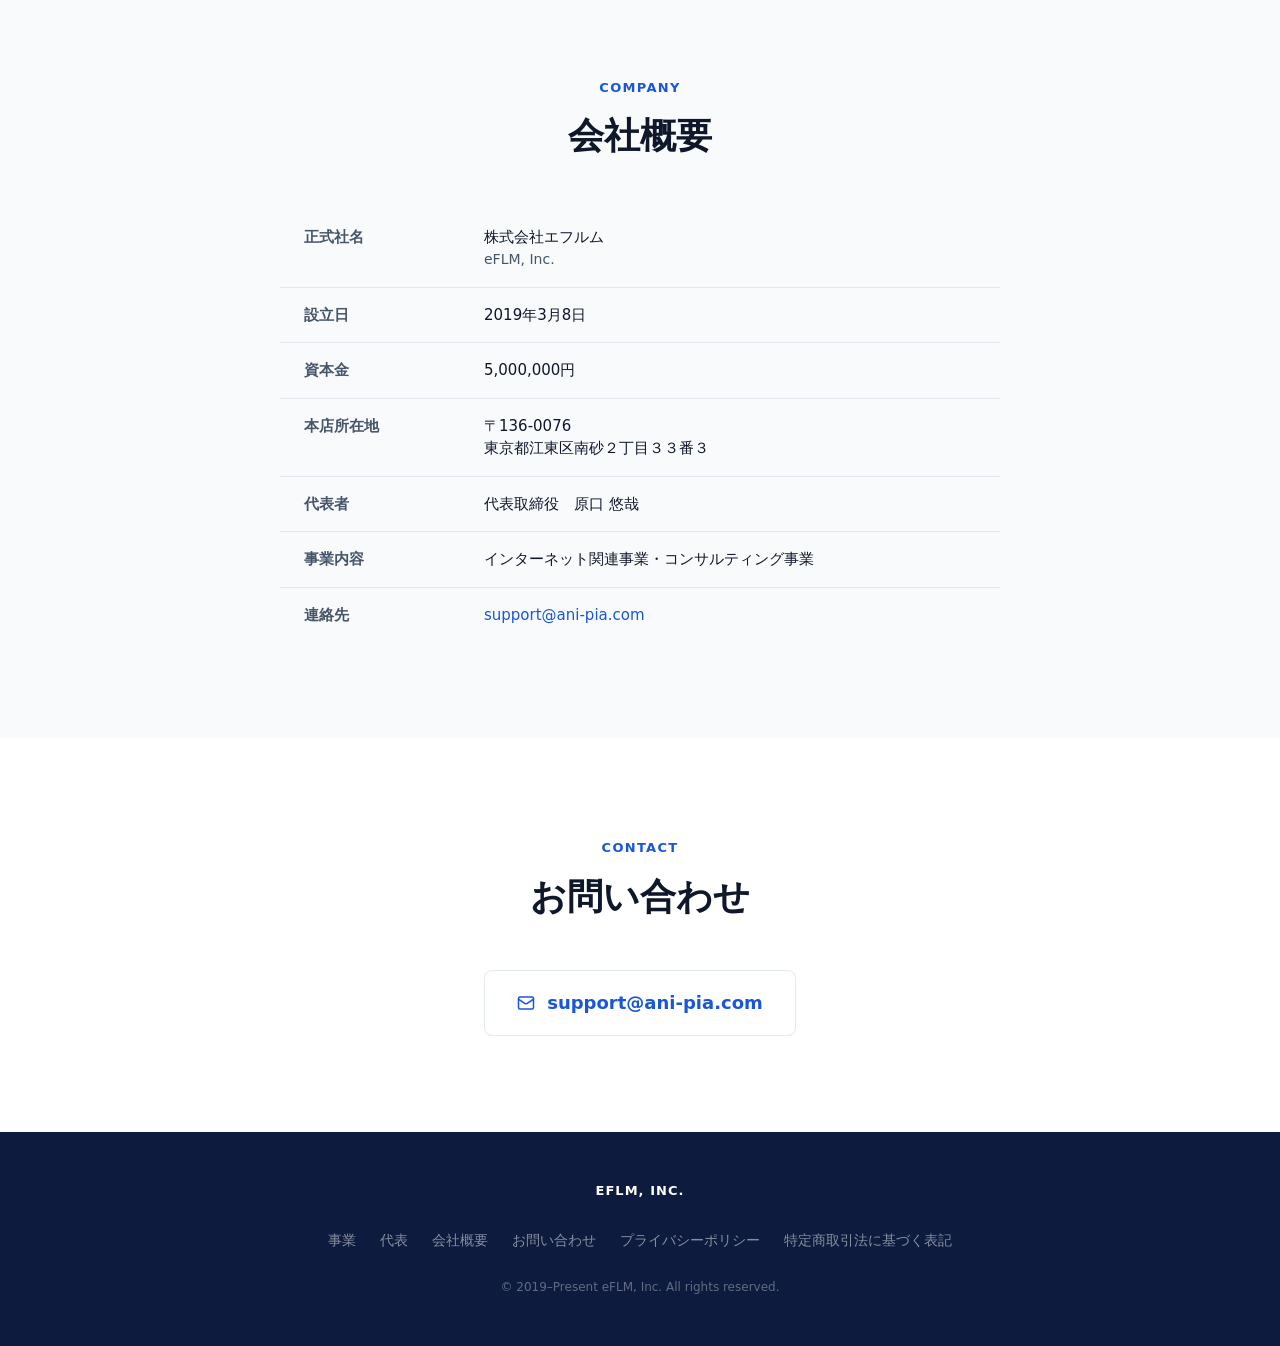
==== commit 25c30756: "ファーストビューを画像背景に差し替え Made-with: Cursor" ====
--- a/index.html
+++ b/index.html
@@ -37,7 +37,7 @@
       <div class="container">
         <h1 class="hero-title" id="hero-title">創るを繋ぐ</h1>
         <p class="hero-sub">ITとAIの力で。創造を生み出し続ける</p>
-        <div style="display:flex;gap:16px;flex-wrap:wrap;justify-content:center;">
+        <div style="display:flex;gap:16px;flex-wrap:wrap;justify-content:flex-start;">
           <a href="#services" class="btn btn-primary">事業を見る</a>
           <a href="#contact" class="btn btn-outline">お問い合わせ</a>
         </div>
--- a/assets/css/site.css
+++ b/assets/css/site.css
@@ -130,17 +130,28 @@
 
 /* ─── Hero ──────────────────────────────────────────────────── */
 .section-hero {
-  background: linear-gradient(135deg, var(--color-hero-from) 0%, var(--color-hero-to) 100%);
+  background: url('../img/hero.png') center center / cover no-repeat;
   color: #fff;
   padding-block: 120px;
-  text-align: center;
+  text-align: left;
+  position: relative;
+}
+
+.section-hero::after {
+  content: '';
+  position: absolute;
+  inset: 0;
+  background: linear-gradient(to right, rgba(0,0,0,0.45) 0%, rgba(0,0,0,0.1) 60%, transparent 100%);
+  pointer-events: none;
 }
 
 .section-hero .container {
   display: flex;
   flex-direction: column;
-  align-items: center;
+  align-items: flex-start;
   gap: var(--sp-8);
+  position: relative;
+  z-index: 1;
 }
 
 .hero-eyebrow {
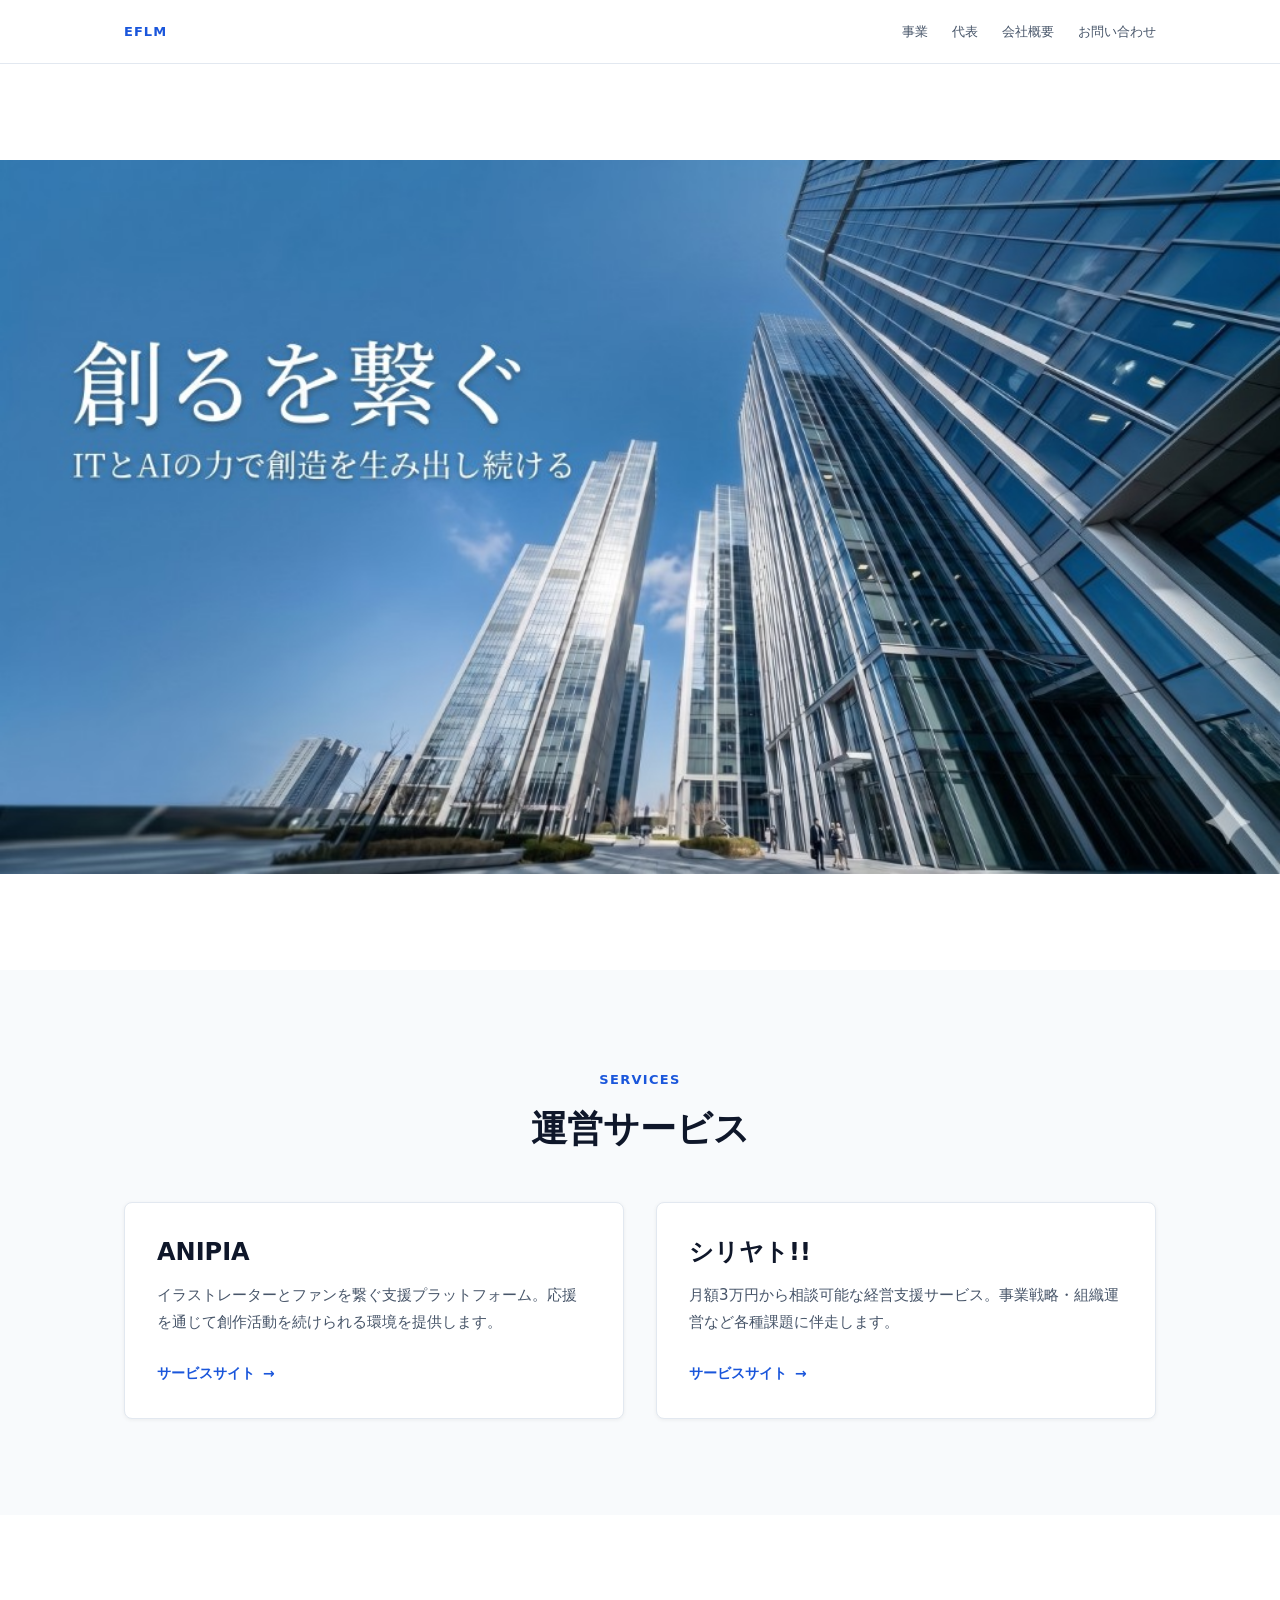
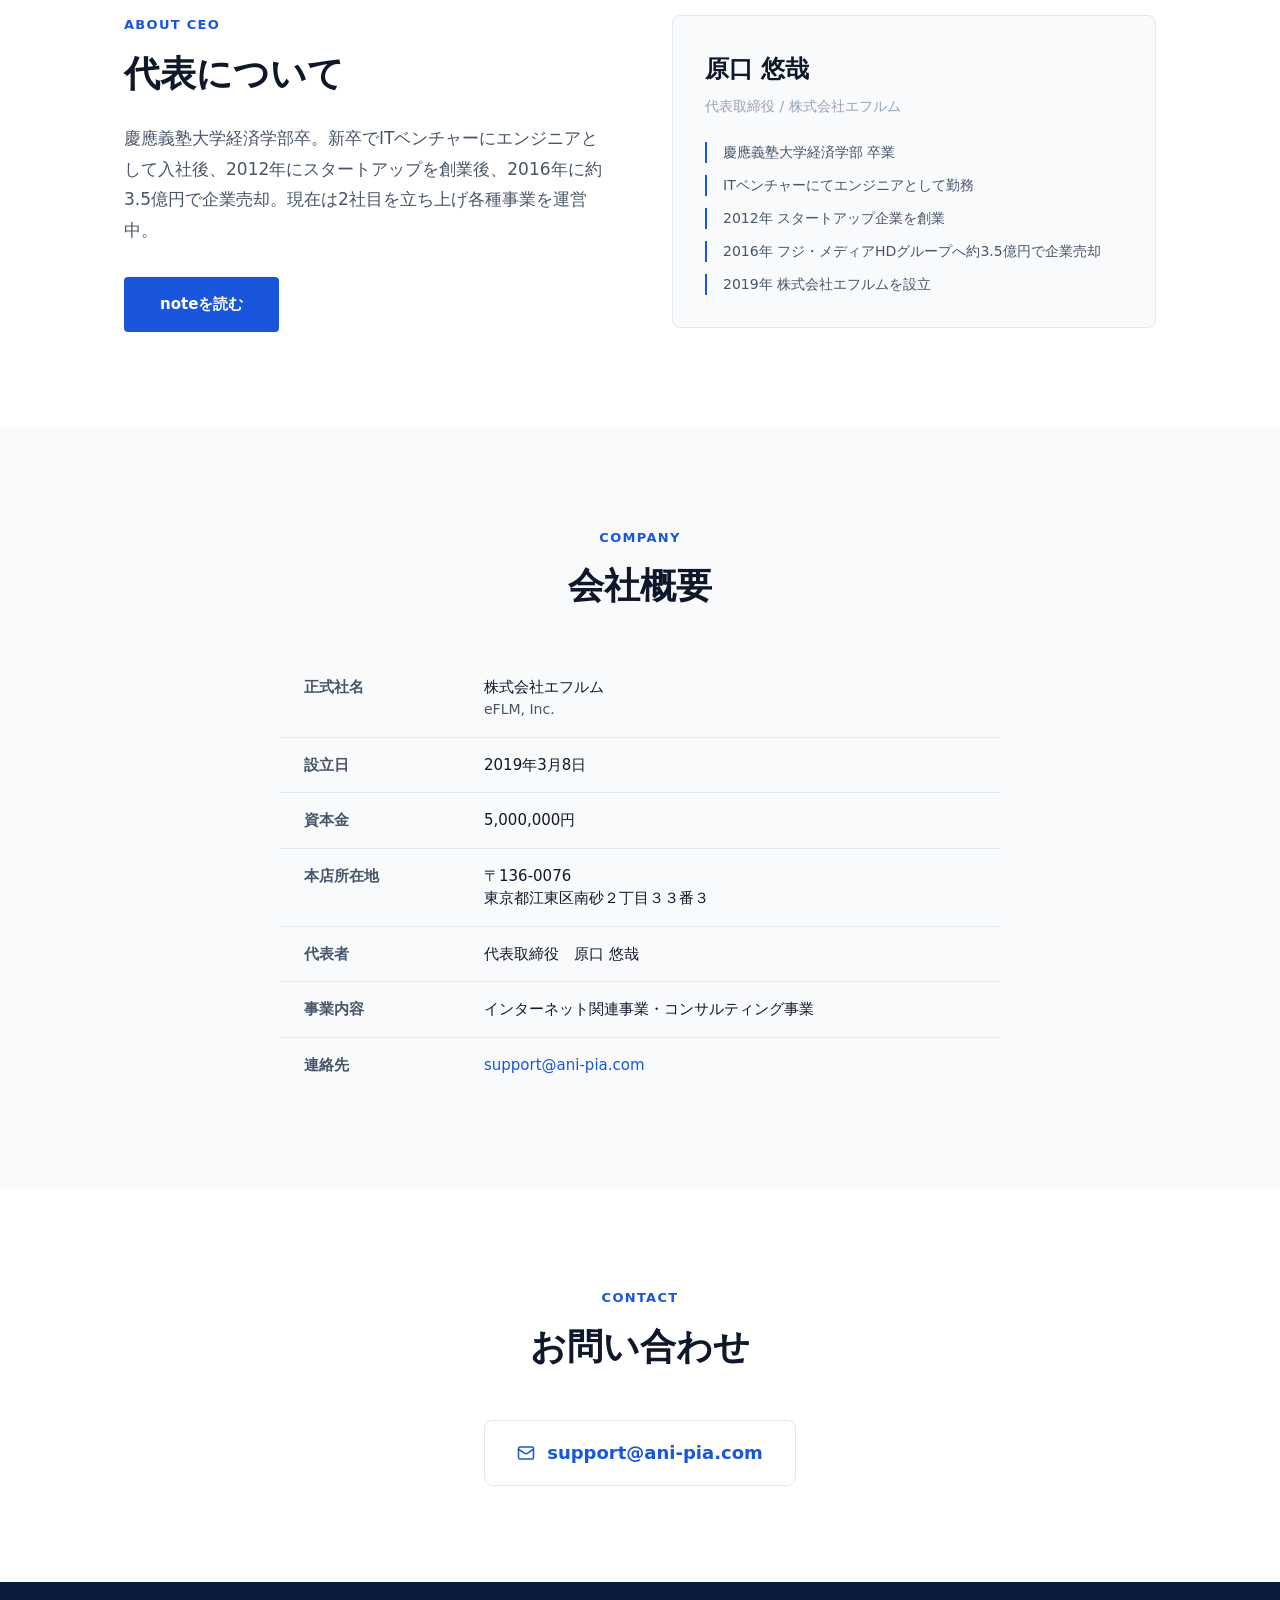
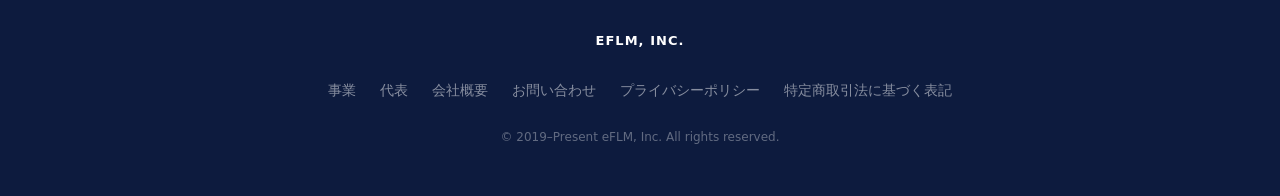
==== commit 89cd6665: "ヒーローセクションを画像のみの表示に変更、テキスト・ボタン削除 Made-with: Cursor" ====
--- a/index.html
+++ b/index.html
@@ -33,15 +33,8 @@
   <main>
 
     <!-- ─── Hero ─────────────────────────────────────────── -->
-    <section class="section-hero" aria-labelledby="hero-title">
-      <div class="container">
-        <h1 class="hero-title" id="hero-title">創るを繋ぐ</h1>
-        <p class="hero-sub">ITとAIの力で。創造を生み出し続ける</p>
-        <div style="display:flex;gap:16px;flex-wrap:wrap;justify-content:flex-start;">
-          <a href="#services" class="btn btn-primary">事業を見る</a>
-          <a href="#contact" class="btn btn-outline">お問い合わせ</a>
-        </div>
-      </div>
+    <section class="section-hero">
+      <img src="assets/img/hero.png" alt="株式会社エフルム" class="hero-image">
     </section>
 
     <!-- ─── Services ─────────────────────────────────────── -->
--- a/assets/css/site.css
+++ b/assets/css/site.css
@@ -130,28 +130,15 @@
 
 /* ─── Hero ──────────────────────────────────────────────────── */
 .section-hero {
-  background: url('../img/hero.png') center center / cover no-repeat;
-  color: #fff;
-  padding-block: 120px;
-  text-align: left;
-  position: relative;
-}
-
-.section-hero::after {
-  content: '';
-  position: absolute;
-  inset: 0;
-  background: linear-gradient(to right, rgba(0,0,0,0.45) 0%, rgba(0,0,0,0.1) 60%, transparent 100%);
-  pointer-events: none;
-}
-
-.section-hero .container {
-  display: flex;
-  flex-direction: column;
-  align-items: flex-start;
-  gap: var(--sp-8);
-  position: relative;
-  z-index: 1;
+  width: 100%;
+  line-height: 0;
+}
+
+.hero-image {
+  display: block;
+  width: 100%;
+  height: auto;
+  max-width: 100%;
 }
 
 .hero-eyebrow {
@@ -597,10 +584,6 @@
     --text-h2: 1.25rem;
   }
 
-  .section-hero {
-    padding-block: 80px;
-  }
-
   .site-nav {
     display: none;
   }
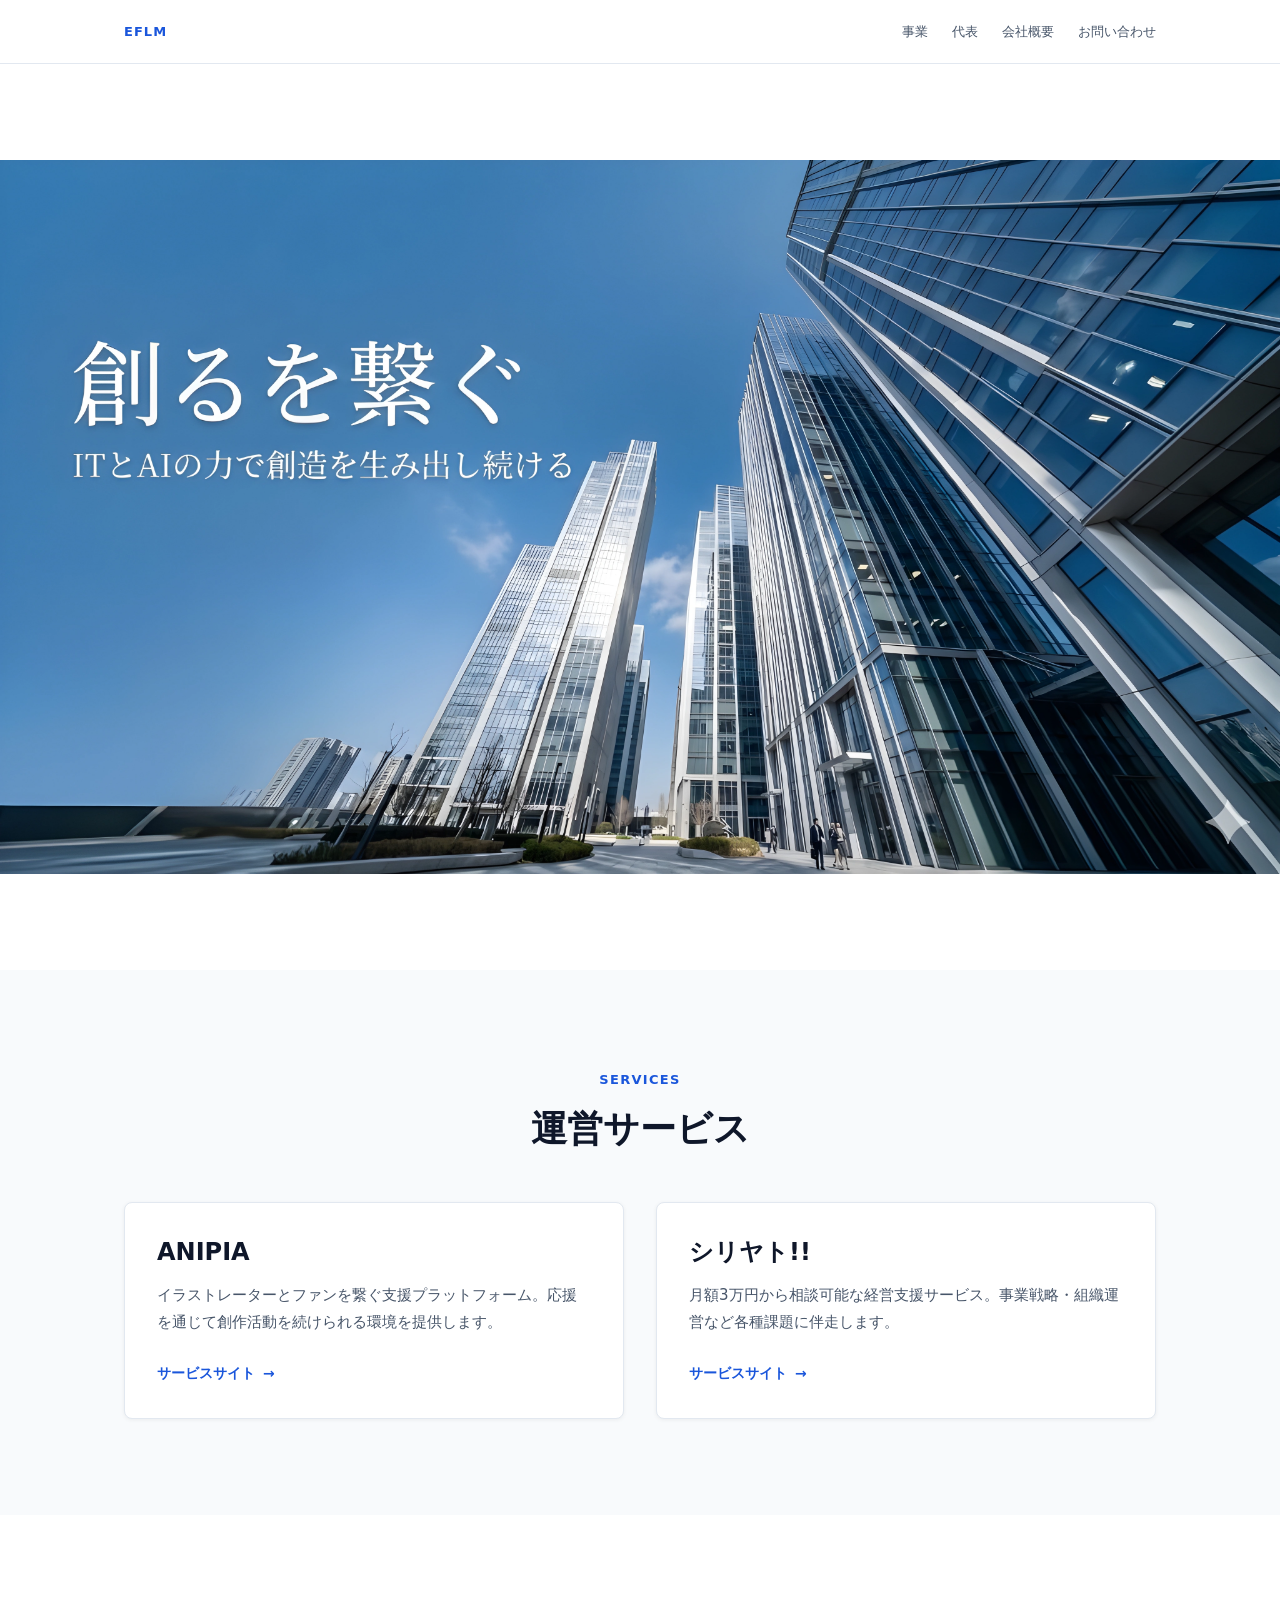
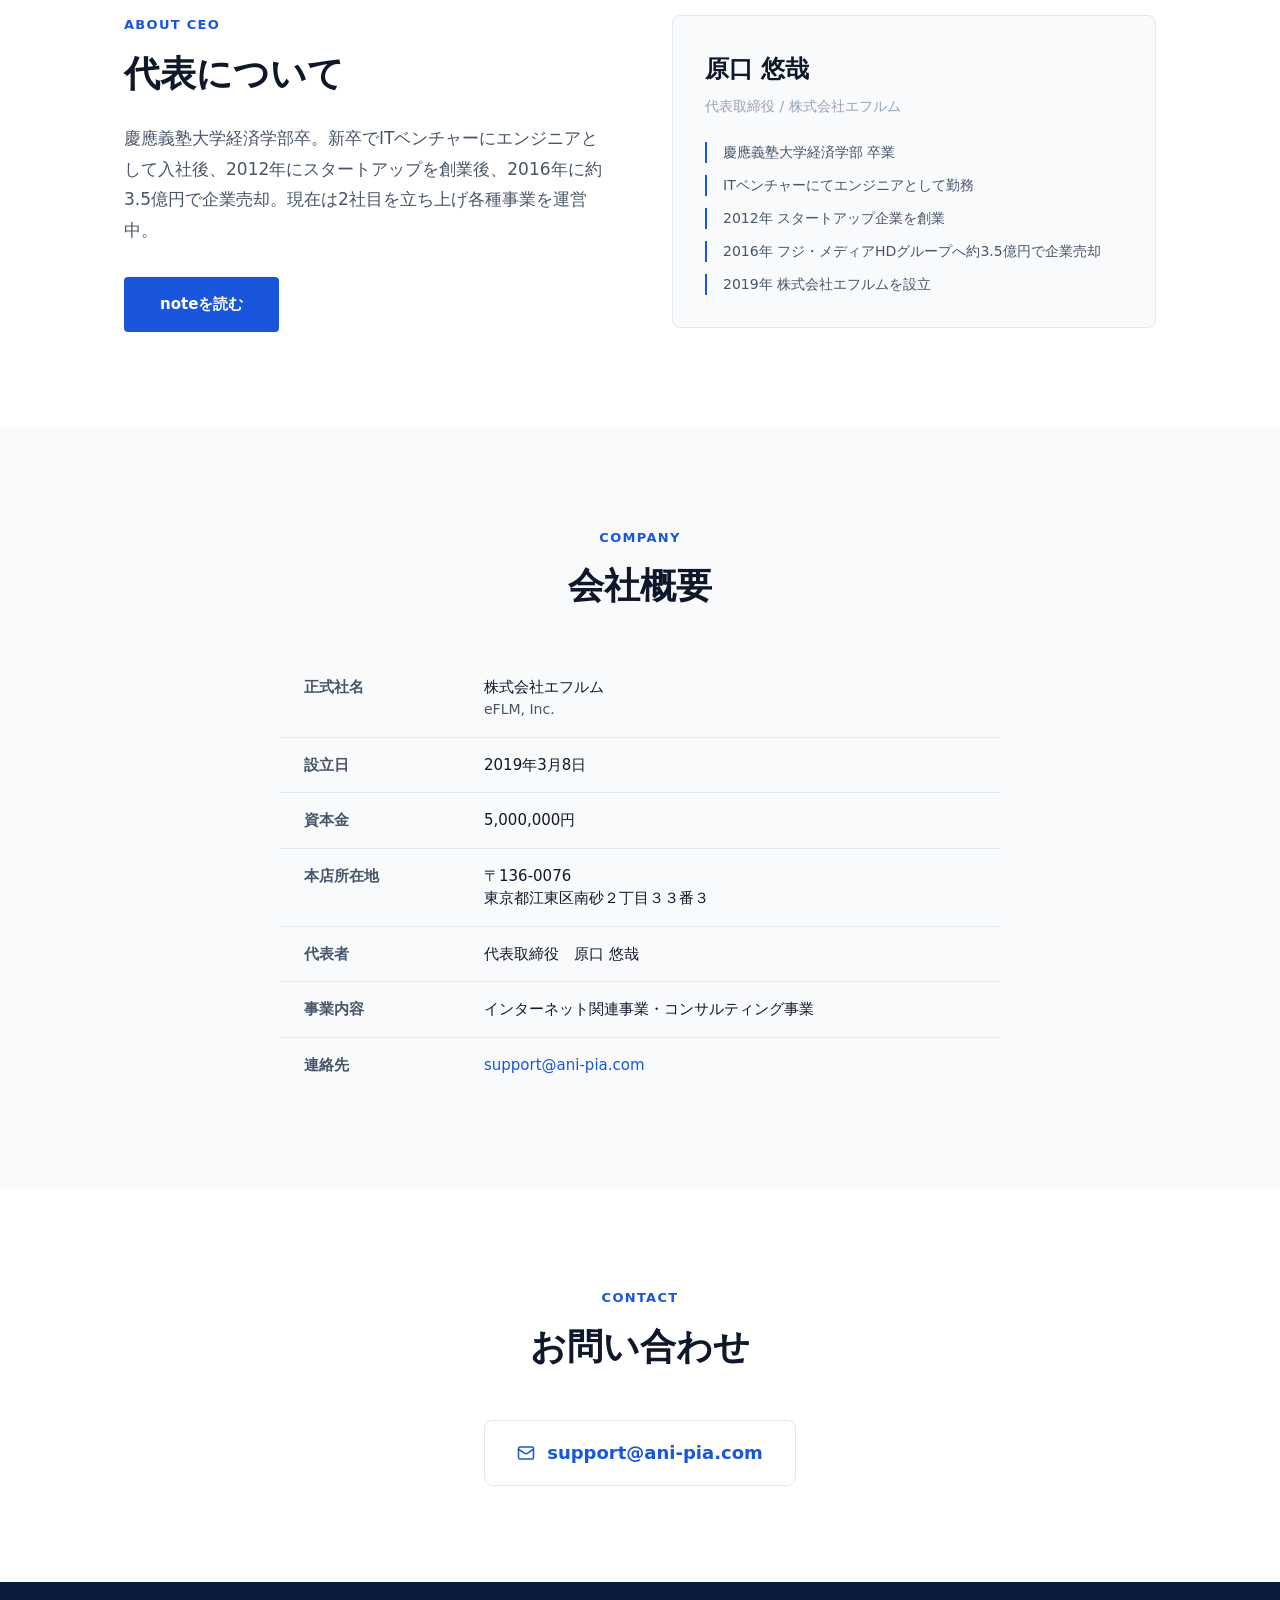
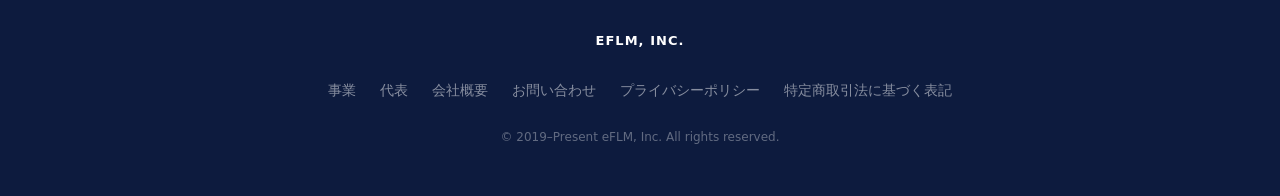
==== commit 809277cb: "ヒーロー画像を高解像度WebPに差し替え、キャッシュバスティングを追加 - hero.png (1024×571) → hero.webp (4096×2284) に変更 - 全ページのCSS参照に " ====
--- a/index.html
+++ b/index.html
@@ -9,7 +9,7 @@
   <meta property="og:description" content="インターネット関連事業・コンサルティング事業を展開するITカンパニー。">
   <meta property="og:type" content="website">
   <link rel="icon" href="assets/img/favicon.svg" type="image/svg+xml">
-  <link rel="stylesheet" href="assets/css/site.css">
+  <link rel="stylesheet" href="assets/css/site.css?v=2">
 </head>
 <body>
 
@@ -34,7 +34,7 @@
 
     <!-- ─── Hero ─────────────────────────────────────────── -->
     <section class="section-hero">
-      <img src="assets/img/hero.png" alt="株式会社エフルム" class="hero-image">
+      <img src="assets/img/hero.webp?v=2" alt="株式会社エフルム" class="hero-image">
     </section>
 
     <!-- ─── Services ─────────────────────────────────────── -->
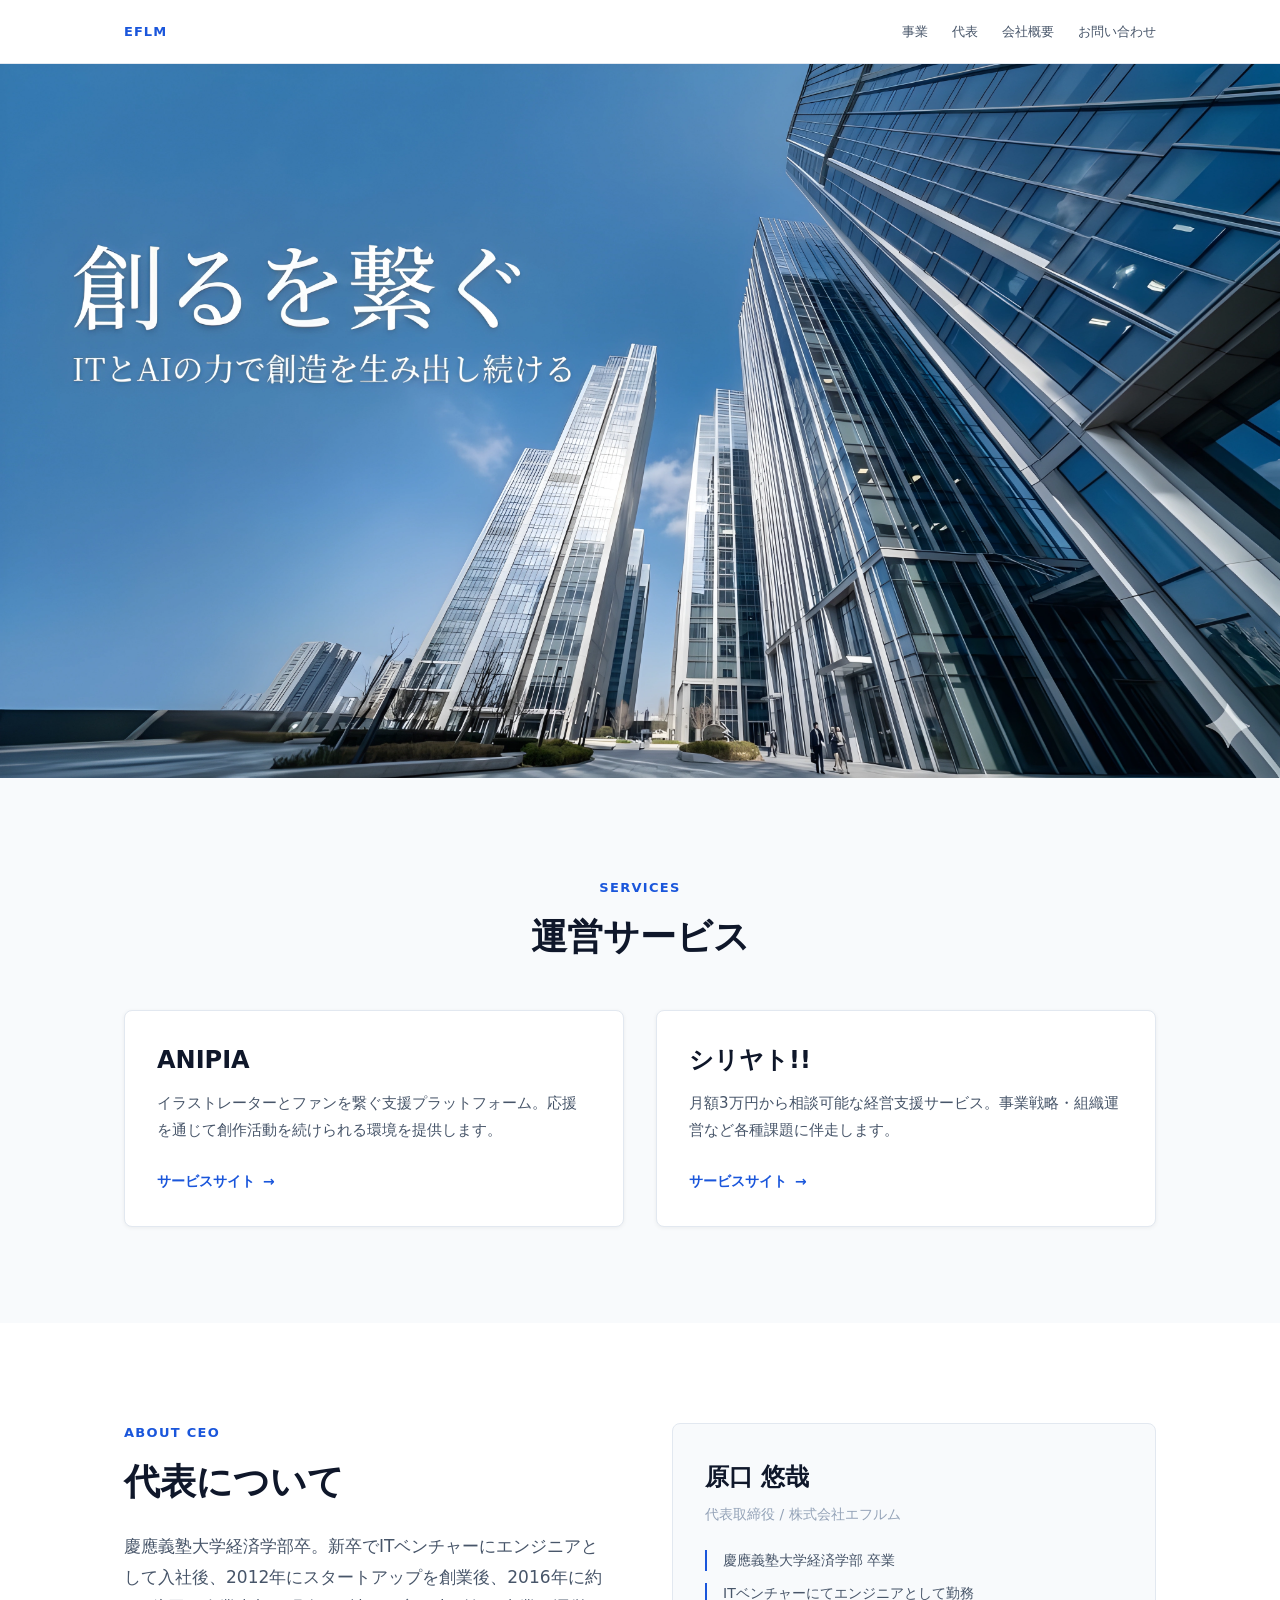
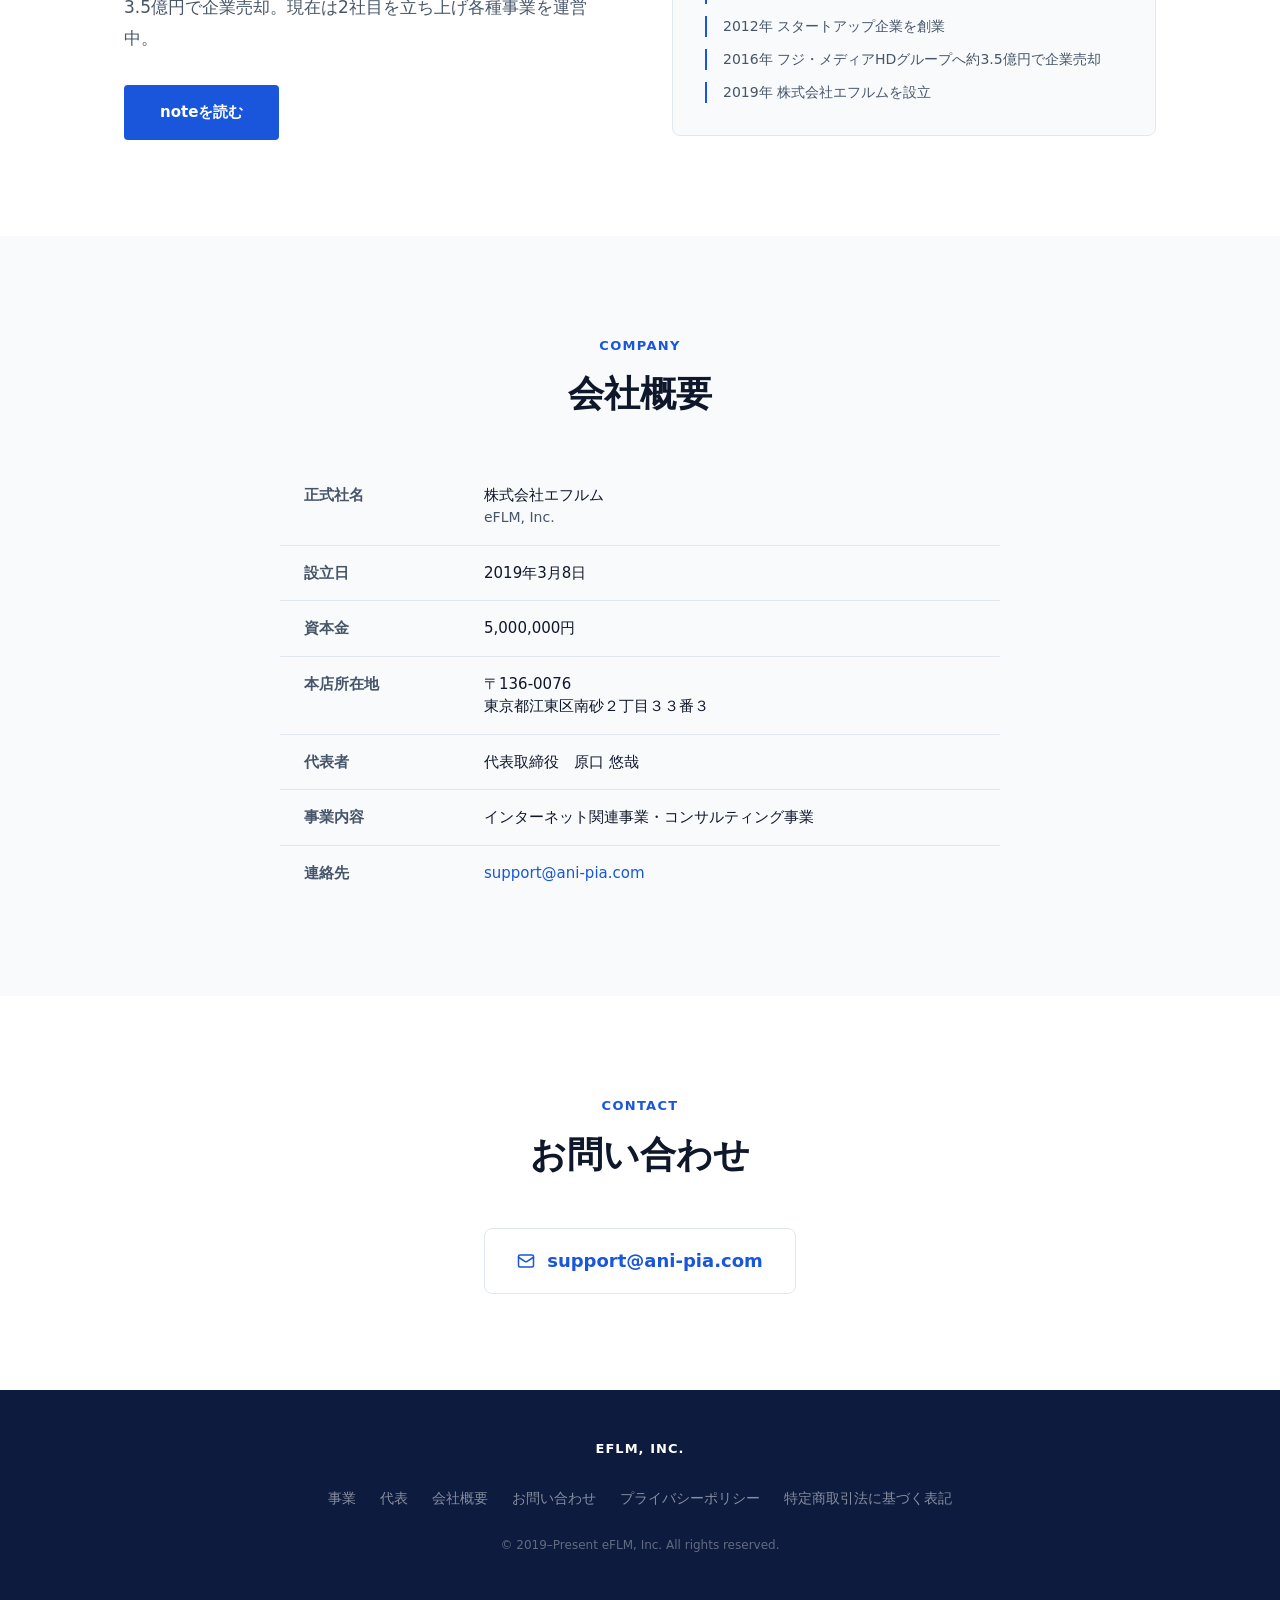
==== commit 24f8f28b: "fix: ヒーロー余白解消・HTTPS対応（canonical/og:url追加、CSSキャッシュバスター更新） - .section-hero に padding-block: 0 を追加しヘッダー" ====
--- a/index.html
+++ b/index.html
@@ -8,8 +8,10 @@
   <meta property="og:title" content="株式会社エフルム | eFLM, Inc.">
   <meta property="og:description" content="インターネット関連事業・コンサルティング事業を展開するITカンパニー。">
   <meta property="og:type" content="website">
+  <link rel="canonical" href="https://eflm.co.jp/">
+  <meta property="og:url" content="https://eflm.co.jp/">
   <link rel="icon" href="assets/img/favicon.svg" type="image/svg+xml">
-  <link rel="stylesheet" href="assets/css/site.css?v=2">
+  <link rel="stylesheet" href="assets/css/site.css?v=3">
 </head>
 <body>
 
--- a/assets/css/site.css
+++ b/assets/css/site.css
@@ -132,6 +132,7 @@
 .section-hero {
   width: 100%;
   line-height: 0;
+  padding-block: 0;
 }
 
 .hero-image {
